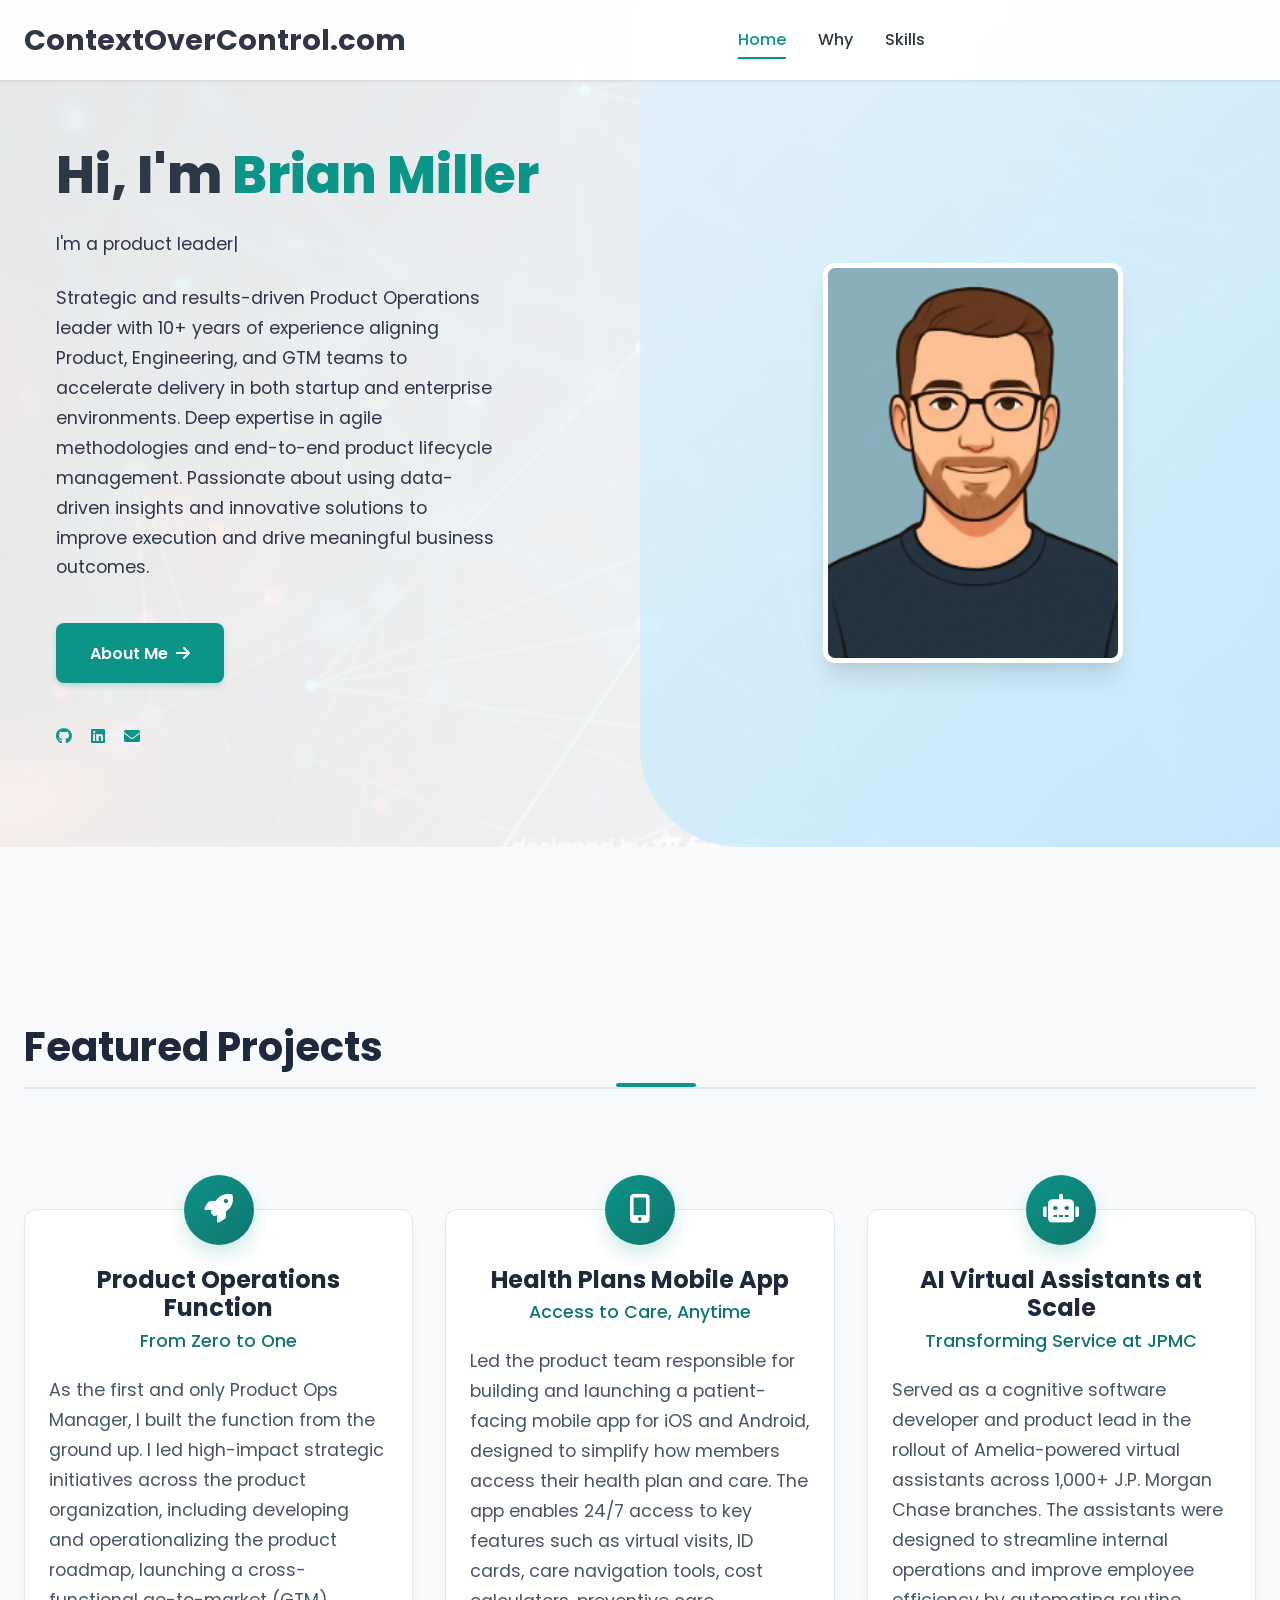
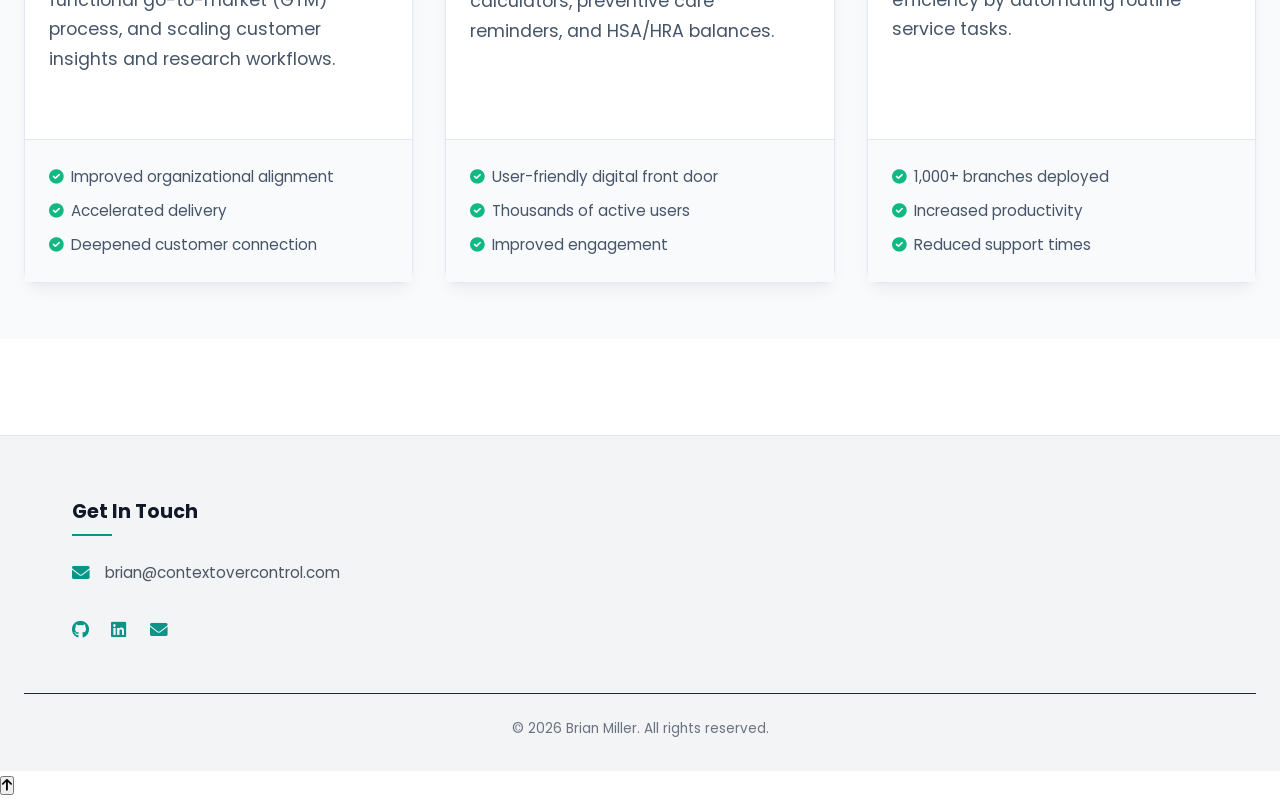
==== index.html @ fbed73bd "Update navigation: change 'About' to 'Why' and update About Me button link" ====
<!DOCTYPE html>
<html lang="en">
<head>
    <meta charset="UTF-8">
    <meta name="viewport" content="width=device-width, initial-scale=1.0">
    <title>Brian Miller | Product Leader</title>
    <meta name="description" content="Brian Miller - Strategic Product Operations leader with expertise in aligning cross-functional teams and driving product strategy in startup and enterprise environments.">
    <link rel="preconnect" href="https://fonts.googleapis.com">
    <link rel="preconnect" href="https://fonts.gstatic.com" crossorigin>
    <link href="https://fonts.googleapis.com/css2?family=Poppins:wght@300;400;500;600;700&display=swap" rel="stylesheet">
    <link rel="stylesheet" href="https://cdnjs.cloudflare.com/ajax/libs/font-awesome/6.0.0-beta3/css/all.min.css">
    <link rel="stylesheet" href="css/styles.css">
</head>
<body>
    <!-- Header -->
    <header class="header">
        <div class="container">
            <nav class="nav">
                <a href="index.html" class="logo">ContextOverControl.com</a>
                <ul class="nav-links">
                    <li><a href="index.html" class="active">Home</a></li>
                    <li><a href="about.html">Why</a></li>
                    <li><a href="skills.html">Skills</a></li>
                </ul>
                <div class="hamburger">
                    <span></span>
                    <span></span>
                    <span></span>
                </div>
            </nav>
        </div>
    </header>

    <!-- Hero Section -->
    <section class="hero" style="min-height: calc(100vh - 80px);">
        <div class="container">
            <div class="hero-content">
                <div class="hero-text">
                    <h1>Hi, I'm <span class="highlight">Brian Miller</span></h1>
                    <div class="typing-text">
                        <p>I'm <span id="typing"></span><span class="cursor">|</span></p>
                    </div>
                    <p class="hero-description">Strategic and results-driven Product Operations leader with 10+ years of experience aligning Product, Engineering, and GTM teams to accelerate delivery in both startup and enterprise environments. Deep expertise in agile methodologies and end-to-end product lifecycle management. Passionate about using data-driven insights and innovative solutions to improve execution and drive meaningful business outcomes.</p>
                    <div class="hero-buttons">
                        <a href="skills.html" class="btn-about">
                            About Me
                            <i class="fas fa-arrow-right"></i>
                        </a>
                    </div>
                    <div class="social-links">
                        <a href="https://github.com/brian-miller-r" target="_blank" rel="noopener noreferrer" aria-label="GitHub"><i class="fab fa-github"></i></a>
                        <a href="https://www.linkedin.com/in/bjosephmiller/" target="_blank" rel="noopener noreferrer" aria-label="LinkedIn"><i class="fab fa-linkedin"></i></a>
                        <a href="mailto:brian@contextovercontrol.com" aria-label="Email"><i class="fas fa-envelope"></i></a>
                    </div>
                </div>
                <div class="hero-image">
                    <div class="avatar-container floating">
                        <img src="images/Screenshot 2025-06-01 at 8.47.59 PM.png" alt="Brian Miller" class="avatar">
                    </div>
                </div>
            </div>
        </div>
    </section>

    <!-- Projects Section -->
    <section class="projects" id="projects">
        <div class="container">
            <h2 class="section-title">Featured Projects</h2>
            
            <div class="projects-grid">
                <!-- Project 1 -->
                <div class="project-card">
                    <div class="project-icon">
                        <i class="fas fa-rocket"></i>
                    </div>
                    <h3>Product Operations Function</h3>
                    <h4>From Zero to One</h4>
                    <p>As the first and only Product Ops Manager, I built the function from the ground up. I led high-impact strategic initiatives across the product organization, including developing and operationalizing the product roadmap, launching a cross-functional go-to-market (GTM) process, and scaling customer insights and research workflows.</p>
                    <div class="project-impact">
                        <span><i class="fas fa-check-circle"></i> Improved organizational alignment</span>
                        <span><i class="fas fa-check-circle"></i> Accelerated delivery</span>
                        <span><i class="fas fa-check-circle"></i> Deepened customer connection</span>
                    </div>
                </div>

                <!-- Project 2 -->
                <div class="project-card">
                    <div class="project-icon">
                        <i class="fas fa-mobile-alt"></i>
                    </div>
                    <h3>Health Plans Mobile App</h3>
                    <h4>Access to Care, Anytime</h4>
                    <p>Led the product team responsible for building and launching a patient-facing mobile app for iOS and Android, designed to simplify how members access their health plan and care. The app enables 24/7 access to key features such as virtual visits, ID cards, care navigation tools, cost calculators, preventive care reminders, and HSA/HRA balances.</p>
                    <div class="project-impact">
                        <span><i class="fas fa-check-circle"></i> User-friendly digital front door</span>
                        <span><i class="fas fa-check-circle"></i> Thousands of active users</span>
                        <span><i class="fas fa-check-circle"></i> Improved engagement</span>
                    </div>
                </div>

                <!-- Project 3 -->
                <div class="project-card">
                    <div class="project-icon">
                        <i class="fas fa-robot"></i>
                    </div>
                    <h3>AI Virtual Assistants at Scale</h3>
                    <h4>Transforming Service at JPMC</h4>
                    <p>Served as a cognitive software developer and product lead in the rollout of Amelia-powered virtual assistants across 1,000+ J.P. Morgan Chase branches. The assistants were designed to streamline internal operations and improve employee efficiency by automating routine service tasks.</p>
                    <div class="project-impact">
                        <span><i class="fas fa-check-circle"></i> 1,000+ branches deployed</span>
                        <span><i class="fas fa-check-circle"></i> Increased productivity</span>
                        <span><i class="fas fa-check-circle"></i> Reduced support times</span>
                    </div>
                </div>
            </div>
        </div>
    </section>

    <!-- Footer -->
    <footer class="footer">
        <div class="container">
            <div class="footer-content">
                <div class="footer-contact">
                    <h4>Get In Touch</h4>
                    <p><i class="fas fa-envelope"></i> brian@contextovercontrol.com</p>
                    <div class="social-links">
                        <a href="https://github.com/brian-miller-r" target="_blank" rel="noopener noreferrer" aria-label="GitHub"><i class="fab fa-github"></i></a>
                        <a href="https://www.linkedin.com/in/bjosephmiller/" target="_blank" rel="noopener noreferrer" aria-label="LinkedIn"><i class="fab fa-linkedin"></i></a>
                        <a href="mailto:brian@contextovercontrol.com" aria-label="Email"><i class="fas fa-envelope"></i></a>
                    </div>
                </div>
            </div>
            <div class="footer-bottom">
                <p>&copy; <span id="current-year"></span> Brian Miller. All rights reserved.</p>
            </div>
        </div>
    </footer>

    <!-- Back to Top Button -->
    <button id="back-to-top" aria-label="Back to top">
        <i class="fas fa-arrow-up"></i>
    </button>

    <!-- Main JavaScript -->
    <script src="js/main.js"></script>
</body>
</html>
---- css/styles.css ----
/* ===== Base Styles ===== */
:root {
    --primary-color: #0d9488; /* Teal-600 */
    --primary-light: #f0fdfa; /* Teal-50 */
    --primary-dark: #0f766e; /* Teal-700 */
    --secondary-color: #14b8a6; /* Teal-500 */
    --accent-color: #00bcd4;
    --text-color: #2d3748;
    --text-light: #718096;
    --light-gray: #f8f9fa;
    --border-color: #e2e8f0;
    --white: #ffffff;
    --black: #000000;
    --shadow-sm: 0 1px 3px rgba(0, 0, 0, 0.1);
    --shadow: 0 4px 6px -1px rgba(0, 0, 0, 0.1), 0 2px 4px -1px rgba(0, 0, 0, 0.06);
    --shadow-md: 0 10px 15px -3px rgba(0, 0, 0, 0.1), 0 4px 6px -2px rgba(0, 0, 0, 0.05);
    --shadow-lg: 0 20px 25px -5px rgba(0, 0, 0, 0.1), 0 10px 10px -5px rgba(0, 0, 0, 0.04);
    --transition: all 0.3s ease;
    --border-radius: 10px;
    --header-height: 80px;
}

* {
    margin: 0;
    padding: 0;
    box-sizing: border-box;
}

html {
    scroll-behavior: smooth;
    font-size: 16px;
    padding: 0;
    box-sizing: border-box;
}

html {
    scroll-behavior: smooth;
}

body {
    font-family: 'Poppins', -apple-system, BlinkMacSystemFont, 'Segoe UI', Roboto, Oxygen, Ubuntu, Cantarell, sans-serif;
    line-height: 1.7;
    color: var(--dark);
    background-color: var(--white);
    -webkit-font-smoothing: antialiased;
    overflow-x: hidden;
}

/* Typography */
h1, h2, h3, h4, h5, h6 {
    font-weight: 700;
    line-height: 1.2;
    margin-bottom: 1.5rem;
    color: var(--dark);
}

h1 {
    font-size: 3.5rem;
    font-weight: 800;
    line-height: 1.1;
    margin-bottom: 1.5rem;
}

h1 .highlight {
    color: var(--accent);
    position: relative;
    display: inline-block;
}

h1 .highlight::after {
    display: none;
}

h2 {
    font-size: 2.5rem;
    margin-bottom: 2rem;
    position: relative;
    display: inline-block;
}

h2::after {
    content: '';
    position: absolute;
    bottom: -10px;
    left: 0;
    width: 60px;
    height: 4px;
    background: var(--primary);
    border-radius: 2px;
}

p {
    color: var(--dark-gray);
    margin-bottom: 1.5rem;
    font-size: 1.1rem;
    line-height: 1.8;
}

h2 {
    font-size: 1.75rem;
    margin-top: 3rem;
    padding-bottom: 0.5rem;
    border-bottom: 2px solid var(--border-color);
}

h3 {
    font-size: 1.25rem;
    margin: 2rem 0 1rem;
    color: var(--text-color);
}

p {
    margin-bottom: 1.25rem;
    color: var(--text-color);
    line-height: 1.7;
}

a {
    color: var(--primary-color);
    text-decoration: none;
    transition: color 0.2s ease;
}

a:hover {
    text-decoration: underline;
}

/* Layout */
.container {
    max-width: var(--max-width);
    margin: 0 auto;
    padding: 0 1.5rem;
    position: relative;
    width: 100%;
}

section {
    padding: 6rem 0;
}

.section-title {
    text-align: center;
    margin-bottom: 4rem;
}

.section-title h2 {
    font-size: 2.5rem;
    margin-bottom: 1rem;
}

.section-title h2::after {
    left: 50%;
    transform: translateX(-50%);
}

.section-title p {
    max-width: 700px;
    margin: 0 auto;
    color: var(--dark-gray);
}

/* Header & Navigation */
header {
    position: fixed;
    top: 0;
    left: 0;
    width: 100%;
    z-index: 1000;
    background: rgba(255, 255, 255, 0.95);
    backdrop-filter: blur(10px);
    box-shadow: var(--shadow-sm);
    transition: var(--transition);
}

header.scrolled {
    background: rgba(255, 255, 255, 0.98);
    box-shadow: var(--shadow);
    padding: 0.5rem 0;
}

.nav {
    display: flex;
    justify-content: space-between;
    align-items: center;
    height: var(--header-height);
    width: 100%;
}

@media (max-width: 768px) {
    .logo {
        font-size: 1.4rem;
    }
    
    nav ul {
        gap: 1rem;
    }
    
    nav a {
        font-size: 0.9rem;
    }
}

.logo {
    font-size: 1.8rem;
    font-weight: 700;
    color: var(--text-color);
    text-decoration: none;
    display: flex;
    align-items: center;
    gap: 0.5rem;
    white-space: nowrap;
}

.logo span {
    color: var(--primary-color);
}

/* Navigation */
nav ul {
    display: flex;
    align-items: center;
    gap: 2rem;
    margin: 0;
    padding: 0;
    list-style: none;
}

nav a {
    color: var(--text-color);
    font-weight: 500;
    font-size: 1rem;
    position: relative;
    padding: 0.5rem 0;
    transition: var(--transition);
}

nav a::after {
    content: '';
    position: absolute;
    width: 0;
    height: 2px;
    bottom: 0;
    left: 0;
    background-color: var(--primary-color);
    transition: var(--transition);
}

nav a:hover,
nav a.active {
    color: var(--primary-color);
}

nav a:hover::after,
nav a.active::after {
    width: 100%;
}

.menu-toggle {
    display: none;
    font-size: 1.5rem;
    cursor: pointer;
    color: var(--text-color);
    z-index: 1001;
}

/* Hero Section */
.hero {
    padding: calc(var(--header-height) + 4rem) 0 6rem;
    background: linear-gradient(135deg, rgba(255, 255, 255, 0.9), rgba(255, 255, 255, 0.95)), 
                url('../images/tech-bg.png');
    background-size: cover;
    background-position: center;
    background-attachment: fixed;
    background-repeat: no-repeat;
    position: relative;
    overflow: hidden;
    color: var(--text-color);
}

.hero::before {
    content: '';
    position: absolute;
    top: 0;
    right: 0;
    width: 50%;
    height: 100%;
    background: linear-gradient(135deg, rgba(224, 242, 254, 0.7) 0%, rgba(186, 230, 253, 0.8) 100%);
    z-index: 0;
    border-bottom-left-radius: 100px;
}

.hero-content {
    position: relative;
    z-index: 1;
    display: grid;
    grid-template-columns: 1.2fr 1fr;
    gap: 4rem;
    align-items: center;
    max-width: 1400px;
    margin: 0 auto;
    padding: 0 2rem;
}

.hero-text {
    padding-right: 3rem;
    max-width: 90%;
}

.hero-description {
    font-size: 1.1rem;
    line-height: 1.7;
    color: var(--text-color);
    margin: 1.5rem 0 2rem;
    max-width: 90%;
}

.hero-text h1 {
    font-size: 3.25rem;
    margin-bottom: 1.5rem;
    color: var(--text-color);
    line-height: 1.2;
}

.hero-text .highlight {
    color: var(--primary-color);
    position: relative;
    display: inline-block;
}

.hero-text .highlight::after {
    content: '';
    position: absolute;
    bottom: 5px;
    left: 0;
    width: 100%;
    height: 15px;
    background: rgba(37, 102, 246, 0.2);
    z-index: -1;
    border-radius: 3px;
}

.hero-text .subtitle {
    font-size: 1.5rem;
    color: var(--text-light);
    margin-bottom: 2rem;
}

.typing {
    color: var(--primary-color);
    font-weight: 600;
    display: inline-block;
    min-width: 200px;
}

.hero-actions {
    display: flex;
    gap: 1rem;
    margin: 2.5rem 0;
    flex-wrap: wrap;
}

.hero-buttons {
    display: flex;
    gap: 1rem;
    margin: 2.5rem 0;
}

.btn-about {
    display: inline-flex;
    align-items: center;
    justify-content: center;
    background: var(--primary-color);
    color: white;
    padding: 0.9rem 2rem;
    border-radius: 8px;
    font-weight: 600;
    text-decoration: none;
    transition: all 0.3s ease;
    box-shadow: 0 4px 6px -1px rgba(13, 148, 136, 0.2), 0 2px 4px -1px rgba(13, 148, 136, 0.1);
    border: 2px solid transparent;
}

.btn-about i {
    margin-left: 0.5rem;
    transition: transform 0.3s ease;
}

.btn-about:hover {
    background: var(--primary-dark);
    transform: translateY(-2px);
    box-shadow: 0 10px 15px -3px rgba(13, 148, 136, 0.3), 0 4px 6px -2px rgba(13, 148, 136, 0.15);
}

.btn-about:active {
    transform: translateY(0);
}

.social-links {
    display: flex;
    gap: 1.2rem;
    margin-top: 2rem;
}

.social-link {
    display: flex;
    align-items: center;
    justify-content: center;
    width: 45px;
    height: 45px;
    border-radius: 50%;
    background: var(--white);
    color: var(--primary-color);
    font-size: 1.1rem;
    box-shadow: var(--shadow);
    transition: var(--transition);
}

.social-link:hover {
    background: var(--primary-color);
    color: var(--white);
    transform: translateY(-3px);
}

.hero-image {
    position: relative;
    z-index: 1;
    text-align: center;
    padding-top: 2rem;
}



.avatar-container {
    position: relative;
    width: 300px;
    height: 400px;
    margin: 0 auto;
    border-radius: 12px;
    overflow: hidden;
    background: var(--white);
    box-shadow: var(--shadow-lg);
    border: 5px solid var(--white);
    transition: all 0.3s ease;
    display: flex;
    align-items: center;
    justify-content: center;
}

.avatar {
    width: 100%;
    height: 100%;
    object-fit: cover;
}

/* Responsive Styles */
@media (max-width: 1200px) {
    .container {
        max-width: 960px;
    }
    
    .hero-content {
        grid-template-columns: 1fr 1fr;
    }
    
    .avatar-container {
        width: 340px;
        height: 340px;
    }
}

@media (max-width: 992px) {
    .container {
        padding: 0 2rem;
    }
    
    .hero {
        padding: calc(var(--header-height) + 3rem) 0 4rem;
    }
    
    .hero-content {
        grid-template-columns: 1fr;
        text-align: center;
    }
    
    .hero-text {
        order: 2;
    }
    
    .hero-image {
        order: 1;
        margin-bottom: 3rem;
        max-width: 450px;
        margin-left: auto;
        margin-right: auto;
    }
    
    .hero-actions {
        justify-content: center;
    }
    
    .social-links {
        justify-content: center;
    }
    
    .menu-toggle {
        display: block;
    }
    
    nav {
        position: fixed;
        top: 0;
        right: -300px;
        width: 280px;
        height: 100vh;
        background: var(--white);
        box-shadow: -5px 0 20px rgba(0, 0, 0, 0.1);
        flex-direction: column;
        justify-content: center;
        align-items: center;
        transition: var(--transition);
        z-index: 1000;
        padding: 2rem;
    }
    
    nav.active {
        right: 0;
    }
    
    nav ul {
        flex-direction: column;
        text-align: center;
    }
    
    nav a {
        font-size: 1.1rem;
        padding: 0.8rem 0;
    }
}

@media (max-width: 768px) {
    .hero {
        padding: calc(var(--header-height) + 2rem) 0 3rem;
    }
    
    .hero-text h1 {
        font-size: 2.8rem;
    }
    
    .hero-text .subtitle {
        font-size: 1.3rem;
    }
    
    .hero-actions {
        flex-direction: column;
        gap: 1rem;
    }
    
    .btn {
        width: 100%;
        justify-content: center;
    }
    
    .avatar-container {
        width: 300px;
        height: 300px;
    }
    
    .hero::before {
        width: 100%;
        height: 70%;
        top: auto;
        bottom: 0;
        border-radius: 50px 50px 0 0;
    }
}

@media (max-width: 576px) {
    .hero-text h1 {
        font-size: 2.3rem;
    }
    
    .hero-text .subtitle {
        font-size: 1.1rem;
    }
    
    .avatar-container {
        width: 195px;
        height: 195px;
    }
    
    .section-title h2 {
        font-size: 2rem;
    }
    
    .section-title h2::after {
        left: 50%;
        transform: translateX(-50%);
    }
}

.btn:hover {
    transform: translateY(-3px);
    box-shadow: 0 8px 25px rgba(37, 102, 246, 0.4);
}

.btn:hover::before {
    width: 100%;
}

.btn i {
    margin-right: 8px;
    font-size: 1.1em;
}

.btn-outline {
    background: transparent;
    border: 2px solid var(--primary);
    color: var(--primary);
    box-shadow: none;
}

.btn-outline::before {
    background: var(--primary);
}

.btn-outline:hover {
    color: white;
    border-color: transparent;
}

/* Floating Animation */
@keyframes float {
    0% {
        transform: translateY(0);
    }
    50% {
        transform: translateY(-10px);
    }
    100% {
        transform: translateY(0);
    }
}

.floating {
    animation: float 6s ease-in-out infinite;
}

/* About Section */
.about {
    background-color: var(--light-gray);
    position: relative;
    overflow: hidden;
}

.about::before {
    content: '';
    position: absolute;
    top: 0;
    left: 0;
    width: 100%;
    height: 100%;
    background: url('data:image/svg+xml;utf8,<svg xmlns="http://www.w3.org/2000/svg" viewBox="0 0 1440 320"><path fill="%232566F6" fill-opacity="0.05" d="M0,192L48,197.3C96,203,192,213,288,229.3C384,245,480,267,576,250.7C672,235,768,181,864,181.3C960,181,1056,235,1152,234.7C1248,235,1344,181,1392,154.7L1440,128L1440,320L1392,320C1344,320,1248,320,1152,320C1056,320,960,320,864,320C768,320,672,320,576,320C480,320,384,320,288,320C192,320,96,320,48,320L0,320Z"></path></svg>') no-repeat;
    background-size: cover;
    z-index: 0;
}

.about-content {
    position: relative;
    z-index: 1;
    display: grid;
    grid-template-columns: 1fr 1fr;
    gap: 4rem;
    align-items: center;
}

.about-image {
    position: relative;
    text-align: center;
}

.about-image img {
    max-width: 100%;
    border-radius: var(--border-radius);
    box-shadow: var(--shadow);
    transition: var(--transition);
}

.about-text h2 {
    margin-bottom: 1.5rem;
}

.about-text p {
    margin-bottom: 1.5rem;
}

.skills {
    margin-top: 2rem;
}

.skill-item {
    margin-bottom: 1.5rem;
}

.skill-header {
    display: flex;
    justify-content: space-between;
    margin-bottom: 0.5rem;
}

.skill-name {
    font-weight: 600;
    color: var(--dark);
}

.skill-percent {
    color: var(--primary);
    font-weight: 600;
}

.skill-bar {
    height: 8px;
    background: #e9ecef;
    border-radius: 4px;
    overflow: hidden;
}

.skill-progress {
    height: 100%;
    background: var(--primary);
    display: flex;
    align-items: center;
    gap: 0.5rem;
}

.contact-info a:hover {
    color: var(--primary-color);
    text-decoration: none;
}

.section-title {
    display: flex;
    align-items: center;
    margin: 3rem 0 1.5rem;
    color: var(--text-color);
}

.section-title::after {
    content: '';
    flex: 1;
    height: 1px;
    background-color: var(--border-color);
    margin-left: 1rem;
}

/* Experience & Education */
.experience, .education {
    margin-bottom: 2rem;
}

.job, .degree {
    background: var(--light-bg);
    border-radius: var(--border-radius);
    padding: 1.5rem;
    margin-bottom: 1.5rem;
    border-left: 3px solid var(--primary-color);
}

.job-header, .degree-header {
    display: flex;
    justify-content: space-between;
    margin-bottom: 0.5rem;
    flex-wrap: wrap;
    gap: 0.5rem;
}

.job-title, .degree-title {
    font-weight: 600;
    font-size: 1.1rem;
    color: var(--text-color);
}

.company, .school {
    font-weight: 500;
    color: var(--primary-color);
}

.duration {
    color: var(--light-text);
    font-size: 0.9rem;
}

.job-description {
    margin-top: 1rem;
}

.job-description ul {
    list-style-position: inside;
    margin-left: 0;
    padding-left: 0;
}

.job-description li {
    margin-bottom: 0.5rem;
    position: relative;
    padding-left: 1.5rem;
}

.job-description li::before {
    content: '•';
    color: var(--primary-color);
    font-weight: bold;
    position: absolute;
    left: 0;
}

/* Skills */
.skills-container {
    display: grid;
    grid-template-columns: repeat(auto-fill, minmax(250px, 1fr));
    gap: 1.5rem;
    margin-top: 1.5rem;
}

.skill-category {
    background: var(--light-bg);
    padding: 1.5rem;
    border-radius: var(--border-radius);
}

.skill-category h4 {
    margin-top: 0;
    margin-bottom: 1rem;
    color: var(--text-color);
    font-size: 1.1rem;
}

.skill-tags {
    display: flex;
    flex-wrap: wrap;
    gap: 0.5rem;
}

.skill-tag {
    background: white;
    color: var(--primary-color);
    padding: 0.25rem 0.75rem;
    border-radius: 999px;
    font-size: 0.85rem;
    border: 1px solid var(--border-color);
}

/* Certifications */
.certifications {
    display: grid;
    grid-template-columns: repeat(auto-fill, minmax(300px, 1fr));
    gap: 1.5rem;
    margin-top: 1.5rem;
}

.certification {
    background: var(--light-bg);
    padding: 1.5rem;
    border-radius: var(--border-radius);
    border-left: 3px solid var(--primary-color);
}

.certification h4 {
    margin-top: 0;
    margin-bottom: 0.5rem;
    color: var(--text-color);
}

.issuer {
    color: var(--light-text);
    font-size: 0.9rem;
    margin-bottom: 0.5rem;
}

.date {
    color: var(--light-text);
    font-size: 0.85rem;
}

/* ===== Projects ===== */
.projects {
    padding: 8rem 0 6rem; /* Increased top padding */
    background-color: #f8fafc;
    position: relative;
    overflow: visible;
}

.section-title {
    text-align: center;
    font-size: 2.5rem;
    color: #1e293b;
    margin-bottom: 1rem;
    position: relative;
    padding-bottom: 1rem;
}

.section-title::after {
    content: '';
    position: absolute;
    bottom: 0;
    left: 50%;
    transform: translateX(-50%);
    width: 80px;
    height: 4px;
    background: var(--primary-color);
    border-radius: 2px;
}

.section-subtitle {
    text-align: center;
    color: #64748b;
    font-size: 1.1rem;
    max-width: 700px;
    margin: 0 auto 3rem;
    line-height: 1.6;
}

.projects-grid {
    display: grid;
    grid-template-columns: repeat(auto-fit, minmax(300px, 1fr));
    gap: 4rem 2rem; /* Increased gap between rows */
    margin-top: 3rem;
    position: relative;
    z-index: 1;
}

.project-card {
    background: white;
    border-radius: 12px;
    overflow: visible; /* Changed from hidden to visible */
    box-shadow: 0 10px 15px -3px rgba(0, 0, 0, 0.05), 0 4px 6px -2px rgba(0, 0, 0, 0.025);
    transition: transform 0.3s ease, box-shadow 0.3s ease;
    display: flex;
    flex-direction: column;
    height: 100%;
    border: 1px solid #e2e8f0;
    position: relative;
    padding-top: 4rem; /* Added padding at the top */
    margin-top: 2rem; /* Added margin at the top */
}

.project-card:hover {
    transform: translateY(-5px);
    box-shadow: 0 20px 25px -5px rgba(0, 0, 0, 0.1), 0 10px 10px -5px rgba(0, 0, 0, 0.04);
}

.projects-grid {
    padding-top: 2rem; /* Add padding to the grid container */
}

.project-card {
    position: relative;
    padding: 3.5rem 0 0; /* Increased top padding */
    margin-top: 2.5rem; /* Add margin to make room for the icon */
}

.project-icon {
    background: linear-gradient(135deg, var(--primary-color), var(--primary-dark));
    color: white;
    width: 70px;
    height: 70px;
    border-radius: 50%;
    display: flex;
    align-items: center;
    justify-content: center;
    font-size: 1.8rem;
    box-shadow: 0 10px 20px rgba(13, 148, 136, 0.2);
    position: absolute;
    top: -35px;
    left: 50%;
    transform: translateX(-50%);
    z-index: 2;
}

.project-card h3 {
    font-size: 1.5rem;
    color: #1e293b;
    margin: 0 1.5rem 0.5rem;
    text-align: center;
}

.project-card h4 {
    font-size: 1.1rem;
    color: var(--primary-dark);
    margin: 0 1.5rem 1.5rem;
    text-align: center;
    font-weight: 500;
}

.project-card p {
    color: #475569;
    padding: 0 1.5rem 1.5rem;
    margin: 0;
    flex-grow: 1;
    line-height: 1.7;
}

.project-impact {
    background-color: #f8fafc;
    padding: 1.5rem;
    border-top: 1px solid #e2e8f0;
    margin-top: auto;
}

.project-impact span {
    display: flex;
    align-items: center;
    color: #475569;
    margin-bottom: 0.5rem;
    font-size: 0.95rem;
}

.project-impact i {
    color: #10b981;
    margin-right: 0.5rem;
    font-size: 0.9rem;
}

.project-impact span:last-child {
    margin-bottom: 0;
}

/* Responsive adjustments */
@media (max-width: 768px) {
    .projects {
        padding: 4rem 0;
    }
    
    .section-title {
        font-size: 2rem;
    }
    
    .projects-grid {
        grid-template-columns: 1fr;
        gap: 3rem;
    }
    
    .project-card {
        max-width: 100%;
    }
}

/* ===== Footer ===== */
footer {
    background: #f3f4f6;
    color: #1f2937;
    padding: 4rem 0 0;
    position: relative;
    overflow: hidden;
    margin-top: 6rem;
    border-top: 1px solid #e5e7eb;
}

.footer-content {
    max-width: 1200px;
    margin: 0 auto 3rem;
    padding: 0 2rem;
    display: grid;
    grid-template-columns: repeat(auto-fit, minmax(250px, 1fr));
    gap: 3rem;
}

.footer-logo .logo {
    color: var(--primary-color);
    font-size: 1.8rem;
    font-weight: 700;
    margin-bottom: 1.5rem;
    display: inline-block;
}

.footer-logo p {
    color: #4b5563;
    margin-bottom: 1.5rem;
    line-height: 1.7;
    font-size: 0.95rem;
}

.footer-links h4,
.footer-contact h4,
.footer-social h4 {
    color: #111827;
    font-size: 1.2rem;
    margin-bottom: 1.5rem;
    position: relative;
    padding-bottom: 0.8rem;
}

.footer-links h4::after,
.footer-contact h4::after,
.footer-social h4::after {
    content: '';
    position: absolute;
    left: 0;
    bottom: 0;
    width: 40px;
    height: 2px;
    background: var(--primary-color);
}

.footer-links ul {
    list-style: none;
    padding: 0;
}

.footer-links li {
    margin-bottom: 0.8rem;
}

.footer-links a {
    color: #4b5563;
    text-decoration: none;
    transition: var(--transition);
    display: inline-block;
    font-size: 0.95rem;
}

.footer-links a:hover {
    color: var(--primary-color);
    transform: translateX(5px);
}

.footer-contact p {
    margin-bottom: 1rem;
    display: flex;
    align-items: flex-start;
    gap: 0.8rem;
    line-height: 1.7;
    color: #4b5563;
    font-size: 0.95rem;
}

.footer-contact i {
    color: var(--primary-color);
    font-size: 1.1rem;
    width: 20px;
    margin-top: 4px;
}

.footer-social .social-links {
    display: flex;
    gap: 1rem;
    margin-top: 1.5rem;
}

.footer-social .social-link {
    width: 40px;
    height: 40px;
    background: #1f2937;
    color: var(--white);
    border-radius: 50%;
    display: flex;
    align-items: center;
    justify-content: center;
    font-size: 1rem;
    transition: var(--transition);
}

.footer-social .social-link:hover {
    background: var(--primary-color);
    transform: translateY(-3px);
}

.footer-bottom {
    border-top: 1px solid #1f2937;
    padding: 1.5rem 0;
    text-align: center;
}

.footer-bottom p {
    margin-bottom: 0.5rem;
    color: #6b7280;
    font-size: 0.85rem;
    line-height: 1.6;
}

.footer-legal {
    display: flex;
    justify-content: center;
    gap: 1.5rem;
    margin-top: 1rem;
}

.footer-legal a {
    color: #4b5563;
    font-size: 0.8rem;
    transition: var(--transition);
    text-decoration: none;
}

.footer-legal a:hover {
    color: var(--primary-color);
    text-decoration: underline;
}

.footer-legal span {
    color: #374151;
}

/* Back to Top Button */
.back-to-top {
    position: fixed;
    bottom: 30px;
    right: 30px;
    width: 50px;
    height: 50px;
    background: var(--primary-color);
    color: var(--white);
    border-radius: 50%;
    display: flex;
    align-items: center;
    justify-content: center;
    font-size: 1.2rem;
    box-shadow: var(--shadow);
    opacity: 0;
    visibility: hidden;
    transition: var(--transition);
    z-index: 999;
    border: none;
    cursor: pointer;
}

.back-to-top.show {
    opacity: 1;
    visibility: visible;
}

.back-to-top:hover {
    background: var(--primary-dark);
    transform: translateY(-3px);
}

/* ===== Responsive Design ===== */
/* Large devices (desktops, 1200px and up) */
@media (max-width: 1200px) {
    .hero h1 {
        font-size: 3rem;
    }
    
    .hero-content {
        flex-direction: column-reverse;
        text-align: center;
    }
    
    .hero-text {
        margin-top: 3rem;
    }
    
    .hero-actions {
        justify-content: center;
    }
    
    .social-links {
        justify-content: center;
    }
    
    .about-content {
        grid-template-columns: 1fr;
        gap: 3rem;
    }
    
    .resume-container {
        grid-template-columns: 1fr;
    }
    
    /* Footer adjustments */
    .footer-content {
        grid-template-columns: repeat(2, 1fr);
    }
    
    .footer-logo {
        grid-column: 1 / -1;
        text-align: center;
    }
    
    .footer-links,
    .footer-contact,
    .footer-social {
        text-align: center;
    }
    
    .footer-links h4::after,
    .footer-contact h4::after,
    .footer-social h4::after {
        left: 50%;
        transform: translateX(-50%);
    }
    
    .footer-social .social-links {
        justify-content: center;
    }
    
    .footer-contact p {
        justify-content: center;
    }
}

/* Medium devices (tablets, 768px and up) */
@media (max-width: 992px) {
    .footer-content {
        grid-template-columns: 1fr 1fr;
        gap: 2.5rem;
    }
    
    .footer-logo {
        grid-column: 1 / -1;
    }
    
    .footer-legal {
        flex-direction: row;
        flex-wrap: wrap;
    }
}

/* Small devices (landscape phones, 768px and down) */
@media (max-width: 768px) {
    html {
        font-size: 15px;
    }
    
    .container {
        padding: 0 1.5rem;
    }
    
    .hero h1 {
        font-size: 2.5rem;
    }
    
    .hero .subtitle {
        font-size: 1.25rem;
    }
    
    .hero-actions {
        flex-direction: column;
        gap: 1rem;
    }
    
    .btn {
        width: 100%;
    }
    
    .avatar-container {
        width: 300px;
        height: 300px;
    }
    
    .section-title h2 {
        font-size: 2rem;
    }
    
    .about-image {
        margin-bottom: 2rem;
    }
    
    /* Footer adjustments */
    .footer-content {
        grid-template-columns: 1fr;
        text-align: center;
        gap: 2.5rem;
    }
    
    .footer-logo {
        margin-bottom: 1.5rem;
    }
    
    .footer-contact p {
        justify-content: center;
    }
    
    .footer-legal {
        flex-direction: column;
        gap: 0.5rem;
    }
    
    .back-to-top {
        width: 45px;
        height: 45px;
        font-size: 1.1rem;
        bottom: 20px;
        right: 20px;
    }

/* Extra small devices (portrait phones, 576px and down) */
@media (max-width: 576px) {
    .hero h1 {
        font-size: 2rem;
    }
    
    .hero .subtitle {
        font-size: 1.1rem;
    }
    
    .avatar-container {
        width: 165px;  /* Reduced by 25% from 220px */
        height: 165px;  /* Reduced by 25% from 220px */
    }
    
    /* Footer adjustments */
    .footer-content {
        padding: 0 1.5rem;
    }
    
    .footer-logo .logo {
        font-size: 1.6rem;
    }
    
    .footer-links h4,
    .footer-contact h4,
    .footer-social h4 {
        font-size: 1.1rem;
    }
    
    .footer-legal {
        flex-direction: column;
        gap: 0.5rem;
    }
    }
    
    .section-title h2 {
        font-size: 1.75rem;
    }
    
    .resume-item {
        padding: 1.5rem;
    }
}

/* Animations */
@keyframes fadeIn {
    from { opacity: 0; transform: translateY(10px); }
    to { opacity: 1; transform: translateY(0); }
}

.fade-in {
    animation: fadeIn 0.5s ease-out forwards;
}

/* Print Styles */
@media print {
    body {
        font-size: 12px;
        line-height: 1.4;
    }
    
    .container {
        padding: 0;
        max-width: 100%;
    }
    
    header, footer, .btn {
        display: none !important;
    }
    
    .resume-section {
        padding: 0;
    }
    
    .job, .degree, .certification, .skill-category {
        break-inside: avoid;
        page-break-inside: avoid;
    }
    
    a {
        text-decoration: none;
        color: inherit;
    }
}
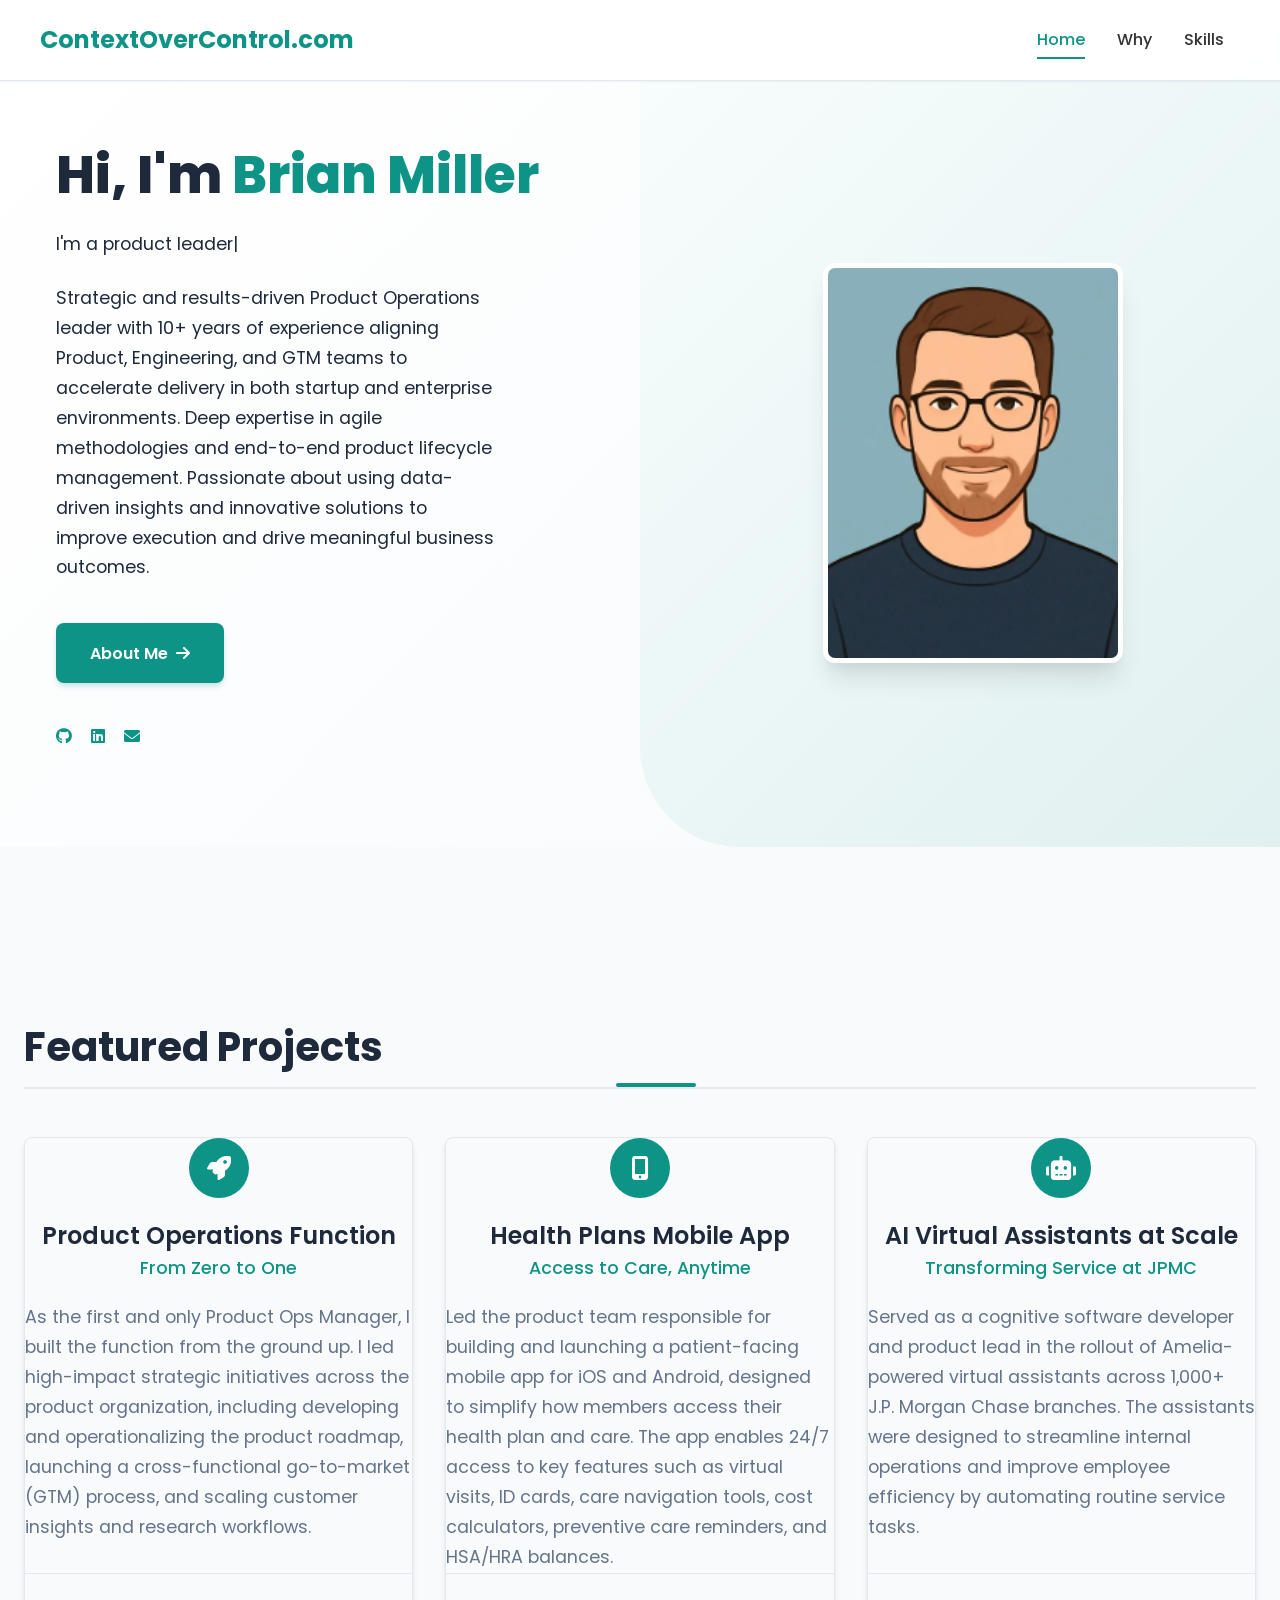
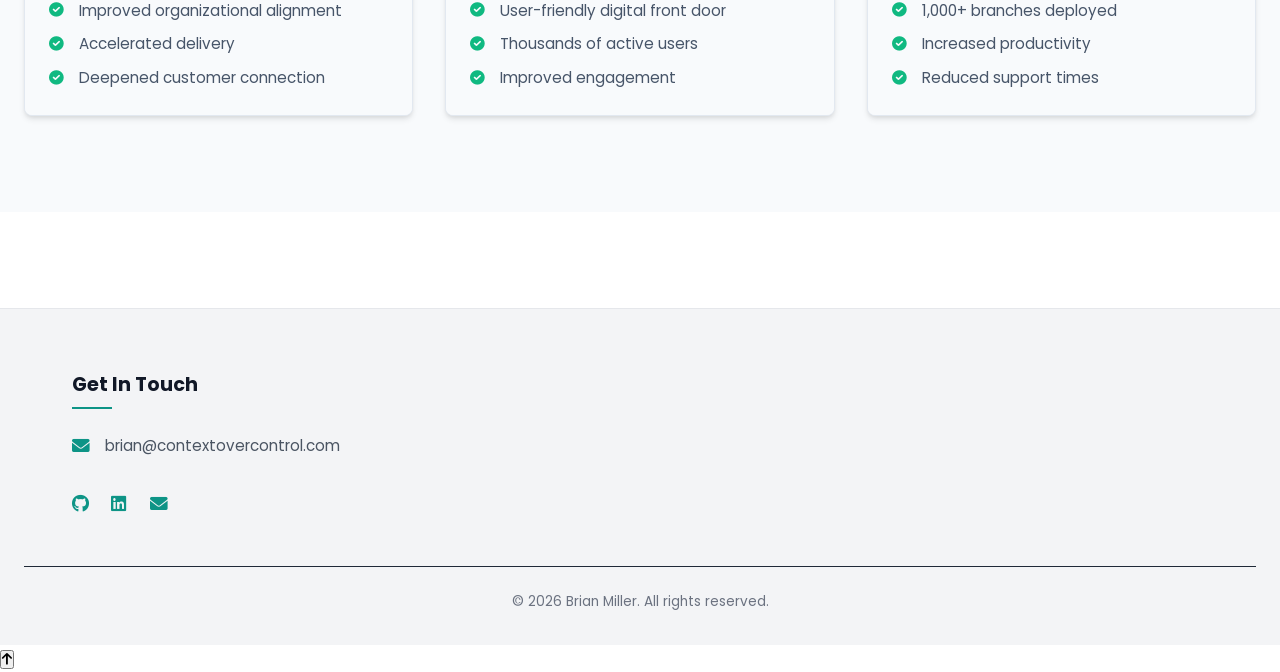
==== commit d97ae7fd: "Improve mobile navigation and fix Safari compatibility - Update mobile menu toggle with proper butto" ====
--- a/index.html
+++ b/index.html
@@ -22,13 +22,16 @@
                     <li><a href="about.html">Why</a></li>
                     <li><a href="skills.html">Skills</a></li>
                 </ul>
-                <div class="hamburger">
-                    <span></span>
-                    <span></span>
-                    <span></span>
+                <div class="nav-actions">
+                    <button class="hamburger" aria-label="Menu" aria-expanded="false">
+                        <span></span>
+                        <span></span>
+                        <span></span>
+                    </button>
                 </div>
             </nav>
         </div>
+        <div class="nav-overlay"></div>
     </header>
 
     <!-- Hero Section -->
--- a/css/styles.css
+++ b/css/styles.css
@@ -1,5 +1,6 @@
 /* ===== Base Styles ===== */
 :root {
+    /* Light Theme (default) */
     --primary-color: #0d9488; /* Teal-600 */
     --primary-light: #f0fdfa; /* Teal-50 */
     --primary-dark: #0f766e; /* Teal-700 */
@@ -7,7 +8,9 @@
     --accent-color: #00bcd4;
     --text-color: #2d3748;
     --text-light: #718096;
-    --light-gray: #f8f9fa;
+    --bg-color: #ffffff;
+    --bg-secondary: #f8f9fa;
+    --bg-tertiary: #f1f5f9;
     --border-color: #e2e8f0;
     --white: #ffffff;
     --black: #000000;
@@ -20,6 +23,25 @@
     --header-height: 80px;
 }
 
+/* Dark Theme */
+[data-theme="dark"] {
+    --primary-color: #2dd4bf; /* Teal-400 */
+    --primary-light: #0f766e; /* Teal-700 */
+    --primary-dark: #0d9488; /* Teal-600 */
+    --secondary-color: #0d9488; /* Teal-600 */
+    --accent-color: #22d3ee; /* Cyan-400 */
+    --text-color: #f8fafc; /* Slate-50 */
+    --text-light: #94a3b8; /* Slate-400 */
+    --bg-color: #0f172a; /* Slate-900 */
+    --bg-secondary: #1e293b; /* Slate-800 */
+    --bg-tertiary: #334155; /* Slate-700 */
+    --border-color: #334155; /* Slate-700 */
+    --shadow-sm: 0 1px 3px rgba(0, 0, 0, 0.3);
+    --shadow: 0 4px 6px -1px rgba(0, 0, 0, 0.3), 0 2px 4px -1px rgba(0, 0, 0, 0.2);
+    --shadow-md: 0 10px 15px -3px rgba(0, 0, 0, 0.3), 0 4px 6px -2px rgba(0, 0, 0, 0.2);
+    --shadow-lg: 0 20px 25px -5px rgba(0, 0, 0, 0.3), 0 10px 10px -5px rgba(0, 0, 0, 0.2);
+}
+
 * {
     margin: 0;
     padding: 0;
@@ -40,10 +62,11 @@
 body {
     font-family: 'Poppins', -apple-system, BlinkMacSystemFont, 'Segoe UI', Roboto, Oxygen, Ubuntu, Cantarell, sans-serif;
     line-height: 1.7;
-    color: var(--dark);
-    background-color: var(--white);
+    color: var(--text-color);
+    background-color: var(--bg-color);
     -webkit-font-smoothing: antialiased;
     overflow-x: hidden;
+    transition: background-color 0.3s ease, color 0.3s ease;
 }
 
 /* Typography */
@@ -157,6 +180,22 @@
     max-width: 700px;
     margin: 0 auto;
     color: var(--dark-gray);
+}
+
+/* Header & Navigation */
+:root {
+    --primary-color: #0d9486; /* teal-600 */
+    --primary-light: #ccfbf1; /* teal-50 */
+    --primary-dark: #0f766e; /* teal-700 */
+    --bg-color: #ffffff;
+    --bg-secondary: #f8fafc; /* slate-50 */
+    --text-color: #1e293b; /* slate-800 */
+    --text-light: #64748b; /* slate-500 */
+    --border-color: #e2e8f0; /* slate-200 */
+    --shadow: 0 4px 6px -1px rgba(0, 0, 0, 0.1), 0 2px 4px -1px rgba(0, 0, 0, 0.06);
+    --shadow-sm: 0 1px 2px 0 rgba(0, 0, 0, 0.05);
+    --border-radius: 0.5rem;
+    --transition: all 0.3s ease;
 }
 
 /* Header & Navigation */
@@ -170,6 +209,7 @@
     backdrop-filter: blur(10px);
     box-shadow: var(--shadow-sm);
     transition: var(--transition);
+    border-bottom: 1px solid var(--border-color);
 }
 
 header.scrolled {
@@ -182,33 +222,174 @@
     display: flex;
     justify-content: space-between;
     align-items: center;
+    padding: 0 1rem;
+    position: relative;
     height: var(--header-height);
     width: 100%;
 }
 
-@media (max-width: 768px) {
+@media (max-width: 992px) {
+    .hamburger {
+        display: flex;
+    }
+    
+    .nav-links {
+        position: fixed;
+        top: 0;
+        right: -280px;
+        width: 280px;
+        height: 100vh;
+        background: #ffffff;
+        box-shadow: -5px 0 15px rgba(0, 0, 0, 0.1);
+        flex-direction: column;
+        justify-content: flex-start;
+        align-items: flex-start;
+        padding: 80px 30px 30px;
+        transition: transform 0.3s ease-in-out;
+        z-index: 1000;
+        margin: 0;
+        list-style: none;
+    }
+    
+    .nav-links.active {
+        transform: translateX(-280px);
+    }
+    
+    .nav-links li {
+        width: 100%;
+        margin: 0;
+    }
+    
+    .nav-links a {
+        display: block;
+        padding: 12px 0;
+        font-size: 1.1rem;
+        color: #333;
+        text-decoration: none;
+        transition: all 0.2s ease;
+        width: 100%;
+    }
+    
+    .nav-links a:hover,
+    .nav-links a.active {
+        color: #0d9486;
+    }
+    
     .logo {
         font-size: 1.4rem;
-    }
-    
-    nav ul {
-        gap: 1rem;
-    }
-    
-    nav a {
-        font-size: 0.9rem;
+        z-index: 1001;
+        position: relative;
+    }
+    
+    .nav-actions {
+        z-index: 1001;
+        position: relative;
+    }
+    
+    /* Overlay when menu is open */
+    .nav-overlay {
+        display: none;
+        position: fixed;
+        top: 0;
+        left: 0;
+        right: 0;
+        bottom: 0;
+        background: rgba(0, 0, 0, 0.5);
+        z-index: 999;
+        opacity: 0;
+        transition: opacity 0.3s ease;
+    }
+    
+    .nav-overlay.active {
+        display: block;
+        opacity: 1;
     }
 }
 
 .logo {
-    font-size: 1.8rem;
+    font-size: 1.5rem;
     font-weight: 700;
+    color: var(--primary-color);
+    text-decoration: none;
+    text-decoration: none;
+    transition: var(--transition);
+    display: flex;
+    align-items: center;
+    gap: 1rem;
+    white-space: nowrap;
+}
+
+/* Theme Toggle Button */
+.theme-toggle {
+    background: none;
+    border: none;
     color: var(--text-color);
-    text-decoration: none;
+    font-size: 1.1rem;
+    cursor: pointer;
+    padding: 0.5rem;
+    border-radius: 50%;
+    width: 40px;
+    height: 40px;
+    display: flex;
+    align-items: center;
+    justify-content: center;
+    transition: all 0.3s ease;
+    background-color: var(--bg-secondary);
+    margin-left: 1rem;
+}
+
+.theme-toggle:hover {
+    background-color: var(--border-color);
+    transform: translateY(-2px);
+}
+
+.theme-toggle:active {
+    transform: translateY(0);
+}
+
+/* Navigation Actions Container */
+.nav-actions {
     display: flex;
     align-items: center;
     gap: 0.5rem;
-    white-space: nowrap;
+}
+
+/* Mobile Menu Toggle */
+.hamburger {
+    display: none;
+    flex-direction: column;
+    justify-content: space-between;
+    width: 30px;
+    height: 24px;
+    cursor: pointer;
+    z-index: 1001;
+    background: none;
+    border: none;
+    padding: 0;
+    position: relative;
+    -webkit-tap-highlight-color: transparent;
+}
+
+.hamburger span {
+    display: block;
+    width: 100%;
+    height: 3px;
+    background-color: #333;
+    border-radius: 3px;
+    transition: all 0.3s ease;
+    position: relative;
+}
+
+.hamburger.active span:nth-child(1) {
+    transform: translateY(9px) rotate(45deg);
+}
+
+.hamburger.active span:nth-child(2) {
+    opacity: 0;
+}
+
+.hamburger.active span:nth-child(3) {
+    transform: translateY(-9px) rotate(-45deg);
 }
 
 .logo span {
@@ -223,15 +404,18 @@
     margin: 0;
     padding: 0;
     list-style: none;
+    margin-left: auto;
+    margin-right: 1rem;
 }
 
 nav a {
-    color: var(--text-color);
+    color: #333;
     font-weight: 500;
     font-size: 1rem;
     position: relative;
     padding: 0.5rem 0;
-    transition: var(--transition);
+    text-decoration: none;
+    transition: all 0.3s ease;
 }
 
 nav a::after {
@@ -247,7 +431,7 @@
 
 nav a:hover,
 nav a.active {
-    color: var(--primary-color);
+    color: #0d9486; /* teal-600 */
 }
 
 nav a:hover::after,
@@ -259,22 +443,20 @@
     display: none;
     font-size: 1.5rem;
     cursor: pointer;
-    color: var(--text-color);
+    color: #333;
     z-index: 1001;
 }
 
 /* Hero Section */
 .hero {
     padding: calc(var(--header-height) + 4rem) 0 6rem;
-    background: linear-gradient(135deg, rgba(255, 255, 255, 0.9), rgba(255, 255, 255, 0.95)), 
-                url('../images/tech-bg.png');
-    background-size: cover;
-    background-position: center;
-    background-attachment: fixed;
-    background-repeat: no-repeat;
+    background: linear-gradient(135deg, var(--bg-color) 0%, var(--bg-secondary) 100%);
+    min-height: 100vh;
+    display: flex;
+    align-items: center;
+    color: var(--text-color);
     position: relative;
     overflow: hidden;
-    color: var(--text-color);
 }
 
 .hero::before {
@@ -284,9 +466,15 @@
     right: 0;
     width: 50%;
     height: 100%;
-    background: linear-gradient(135deg, rgba(224, 242, 254, 0.7) 0%, rgba(186, 230, 253, 0.8) 100%);
+    background: linear-gradient(135deg, var(--primary-light) 0%, var(--primary-color) 100%);
+    opacity: 0.1;
     z-index: 0;
     border-bottom-left-radius: 100px;
+    transition: all 0.3s ease;
+}
+
+[data-theme="dark"] .hero::before {
+    opacity: 0.07;
 }
 
 .hero-content {
@@ -299,6 +487,7 @@
     max-width: 1400px;
     margin: 0 auto;
     padding: 0 2rem;
+    position: relative;
 }
 
 .hero-text {
@@ -428,8 +617,6 @@
     padding-top: 2rem;
 }
 
-
-
 .avatar-container {
     position: relative;
     width: 300px;
@@ -502,29 +689,7 @@
         justify-content: center;
     }
     
-    .menu-toggle {
-        display: block;
-    }
-    
-    nav {
-        position: fixed;
-        top: 0;
-        right: -300px;
-        width: 280px;
-        height: 100vh;
-        background: var(--white);
-        box-shadow: -5px 0 20px rgba(0, 0, 0, 0.1);
-        flex-direction: column;
-        justify-content: center;
-        align-items: center;
-        transition: var(--transition);
-        z-index: 1000;
-        padding: 2rem;
-    }
-    
-    nav.active {
-        right: 0;
-    }
+
     
     nav ul {
         flex-direction: column;
@@ -534,6 +699,16 @@
     nav a {
         font-size: 1.1rem;
         padding: 0.8rem 0;
+        color: #333;
+        display: block;
+        width: 100%;
+        text-align: center;
+    }
+    
+    nav a:hover,
+    nav a.active {
+        color: #0d9486;
+        background-color: #f0fdfa;
     }
 }
 
@@ -678,6 +853,18 @@
     text-align: center;
 }
 
+.about-image.project-card {
+    background: var(--bg-secondary);
+    border: 1px solid var(--border-color);
+    border-radius: var(--border-radius);
+    box-shadow: var(--shadow);
+    overflow: hidden;
+    transition: all 0.3s ease;
+    height: 100%;
+    display: flex;
+    flex-direction: column;
+}
+
 .about-image img {
     max-width: 100%;
     border-radius: var(--border-radius);
@@ -732,9 +919,245 @@
     gap: 0.5rem;
 }
 
-.contact-info a:hover {
+/* Contact Page Styles */
+.contact-content {
+    display: grid;
+    grid-template-columns: 1fr 1fr;
+    gap: 3rem;
+    margin-top: 2rem;
+}
+
+.contact-info {
+    background: var(--bg-secondary);
+    padding: 2rem;
+    border-radius: var(--border-radius);
+    box-shadow: var(--shadow);
+    border: 1px solid var(--border-color);
+}
+
+.contact-info-item {
+    display: flex;
+    align-items: flex-start;
+    margin-bottom: 2rem;
+}
+
+.contact-icon {
+    width: 50px;
+    height: 50px;
+    background: var(--primary-light);
+    color: var(--primary-color);
+    border-radius: 50%;
+    display: flex;
+    align-items: center;
+    justify-content: center;
+    font-size: 1.2rem;
+    margin-right: 1.5rem;
+    flex-shrink: 0;
+}
+
+.contact-text h4 {
+    font-size: 1.1rem;
+    color: var(--text-color);
+    margin-bottom: 0.5rem;
+}
+
+.contact-link {
     color: var(--primary-color);
     text-decoration: none;
+    transition: color 0.3s ease;
+    display: inline-block;
+}
+
+.contact-link:hover {
+    color: var(--primary-dark);
+    text-decoration: underline;
+}
+
+.contact-social {
+    display: flex;
+    gap: 1rem;
+    margin-top: 2.5rem;
+    padding-top: 2rem;
+    border-top: 1px solid var(--border-color);
+}
+
+.social-link {
+    width: 40px;
+    height: 40px;
+    border-radius: 50%;
+    background: var(--bg-color);
+    color: var(--text-color);
+    display: flex;
+    align-items: center;
+    justify-content: center;
+    transition: all 0.3s ease;
+    border: 1px solid var(--border-color);
+}
+
+.social-link:hover {
+    background: var(--primary-color);
+    color: white;
+    transform: translateY(-3px);
+    box-shadow: 0 5px 15px rgba(0, 0, 0, 0.1);
+}
+
+.contact-form {
+    background: var(--bg-secondary);
+    padding: 2rem;
+    border-radius: var(--border-radius);
+    box-shadow: var(--shadow);
+    border: 1px solid var(--border-color);
+}
+
+.form-group {
+    margin-bottom: 1.5rem;
+}
+
+.form-group label {
+    display: block;
+    margin-bottom: 0.5rem;
+    color: var(--text-color);
+    font-weight: 500;
+}
+
+.form-control {
+    width: 100%;
+    padding: 0.75rem 1rem;
+    border: 1px solid var(--border-color);
+    border-radius: 6px;
+    background: var(--bg-color);
+    color: var(--text-color);
+    font-family: inherit;
+    font-size: 1rem;
+    transition: border-color 0.3s ease, box-shadow 0.3s ease;
+}
+
+.form-control:focus {
+    outline: none;
+    border-color: var(--primary-color);
+    box-shadow: 0 0 0 3px rgba(13, 148, 136, 0.15);
+}
+
+textarea.form-control {
+    min-height: 150px;
+    resize: vertical;
+}
+
+.btn {
+    display: inline-block;
+    background: var(--primary-color);
+    color: white;
+    border: none;
+    padding: 0.875rem 2rem;
+    border-radius: 6px;
+    font-size: 1rem;
+    font-weight: 500;
+    cursor: pointer;
+    transition: all 0.3s ease;
+    text-align: center;
+}
+
+.btn:hover {
+    background: var(--primary-dark);
+    transform: translateY(-2px);
+    box-shadow: 0 5px 15px rgba(0, 0, 0, 0.1);
+}
+
+.btn:active {
+    transform: translateY(0);
+}
+
+/* Form Messages */
+.form-message {
+    padding: 1.5rem;
+    border-radius: var(--border-radius);
+    margin: 2rem auto;
+    max-width: 800px;
+    display: flex;
+    align-items: center;
+    gap: 1rem;
+    animation: fadeIn 0.3s ease-out;
+}
+
+.form-message i {
+    font-size: 1.5rem;
+    flex-shrink: 0;
+}
+
+.form-message p {
+    margin: 0;
+    color: var(--text-color);
+    line-height: 1.5;
+}
+
+.success-message {
+    background-color: rgba(34, 197, 94, 0.1);
+    border: 1px solid rgba(34, 197, 94, 0.2);
+}
+
+.success-message i {
+    color: #22c55e;
+}
+
+.error-message {
+    background-color: rgba(239, 68, 68, 0.1);
+    border: 1px solid rgba(239, 68, 68, 0.2);
+}
+
+.error-message i {
+    color: #ef4444;
+}
+
+/* Map Section */
+.map-container {
+    background: var(--bg-secondary);
+    padding: 4rem 0;
+    margin-top: 4rem;
+}
+
+.map-embed {
+    border-radius: var(--border-radius);
+    overflow: hidden;
+    box-shadow: var(--shadow);
+    border: 1px solid var(--border-color);
+    transition: transform 0.3s ease, box-shadow 0.3s ease;
+}
+
+.map-embed:hover {
+    transform: translateY(-5px);
+    box-shadow: 0 15px 30px rgba(0, 0, 0, 0.1);
+}
+
+/* Animations */
+@keyframes fadeIn {
+    from { opacity: 0; transform: translateY(10px); }
+    to { opacity: 1; transform: translateY(0); }
+}
+
+.btn-block {
+    display: block;
+    width: 100%;
+}
+
+@media (max-width: 768px) {
+    .contact-content {
+        grid-template-columns: 1fr;
+        gap: 2rem;
+    }
+    
+    .contact-info,
+    .contact-form {
+        padding: 1.5rem;
+    }
+    
+    .contact-info-item {
+        flex-direction: column;
+        align-items: flex-start;
+    }
+    
+    .contact-icon {
+        margin-bottom: 1rem;
+    }
 }
 
 .section-title {
@@ -912,7 +1335,7 @@
 
 .section-subtitle {
     text-align: center;
-    color: #64748b;
+    color: var(--text-light);
     font-size: 1.1rem;
     max-width: 700px;
     margin: 0 auto 3rem;
@@ -929,71 +1352,96 @@
 }
 
 .project-card {
-    background: white;
-    border-radius: 12px;
-    overflow: visible; /* Changed from hidden to visible */
-    box-shadow: 0 10px 15px -3px rgba(0, 0, 0, 0.05), 0 4px 6px -2px rgba(0, 0, 0, 0.025);
-    transition: transform 0.3s ease, box-shadow 0.3s ease;
+    background: var(--bg-secondary);
+    border: 1px solid var(--border-color);
+    border-radius: var(--border-radius);
+    box-shadow: var(--shadow);
+    overflow: hidden;
+    transition: all 0.3s ease;
+    height: 100%;
     display: flex;
     flex-direction: column;
-    height: 100%;
-    border: 1px solid #e2e8f0;
-    position: relative;
-    padding-top: 4rem; /* Added padding at the top */
-    margin-top: 2rem; /* Added margin at the top */
 }
 
 .project-card:hover {
     transform: translateY(-5px);
-    box-shadow: 0 20px 25px -5px rgba(0, 0, 0, 0.1), 0 10px 10px -5px rgba(0, 0, 0, 0.04);
-}
-
-.projects-grid {
-    padding-top: 2rem; /* Add padding to the grid container */
-}
-
-.project-card {
-    position: relative;
-    padding: 3.5rem 0 0; /* Increased top padding */
-    margin-top: 2.5rem; /* Add margin to make room for the icon */
+    box-shadow: var(--shadow-md);
 }
 
 .project-icon {
-    background: linear-gradient(135deg, var(--primary-color), var(--primary-dark));
+    background: var(--primary-color);
     color: white;
-    width: 70px;
-    height: 70px;
+    width: 60px;
+    height: 60px;
     border-radius: 50%;
     display: flex;
     align-items: center;
     justify-content: center;
-    font-size: 1.8rem;
-    box-shadow: 0 10px 20px rgba(13, 148, 136, 0.2);
-    position: absolute;
-    top: -35px;
-    left: 50%;
-    transform: translateX(-50%);
-    z-index: 2;
+    font-size: 1.5rem;
+    margin: 0 auto 1.5rem;
+    transition: all 0.3s ease;
+}
+
+.project-card:hover .project-icon {
+    transform: scale(1.1);
+    box-shadow: 0 5px 15px rgba(0, 0, 0, 0.1);
 }
 
 .project-card h3 {
     font-size: 1.5rem;
-    color: #1e293b;
-    margin: 0 1.5rem 0.5rem;
+    color: var(--text-color);
+    margin: 0 0 0.5rem;
     text-align: center;
+    font-weight: 600;
+}
+
+.project-card h4 {
+    color: var(--primary-color);
+    font-size: 1.1rem;
+    margin: 0 0 1.25rem 0;
+    text-align: center;
+    font-weight: 500;
+}
+
+.project-card p {
+    color: var(--text-light);
+    margin: 0 0 1.5rem 0;
+    line-height: 1.6;
+    flex-grow: 1;
+}
+
+.project-impact {
+    margin-top: 1.5rem;
+    padding-top: 1.5rem;
+    border-top: 1px solid var(--border-color);
+}
+
+.project-impact span {
+    display: block;
+    color: var(--text-color);
+    margin-bottom: 0.5rem;
+    font-size: 0.9rem;
+    display: flex;
+    align-items: center;
+    gap: 0.5rem;
+}
+
+.project-impact i {
+    color: var(--primary-color);
+    font-size: 1rem;
 }
 
 .project-card h4 {
     font-size: 1.1rem;
-    color: var(--primary-dark);
-    margin: 0 1.5rem 1.5rem;
+    color: var(--primary-color);
+    margin: 0 0 1.5rem 0;
     text-align: center;
     font-weight: 500;
 }
 
 .project-card p {
-    color: #475569;
-    padding: 0 1.5rem 1.5rem;
+    color: var(--text-light);
+    margin: 0 0 1.5rem 0;
     margin: 0;
     flex-grow: 1;
     line-height: 1.7;
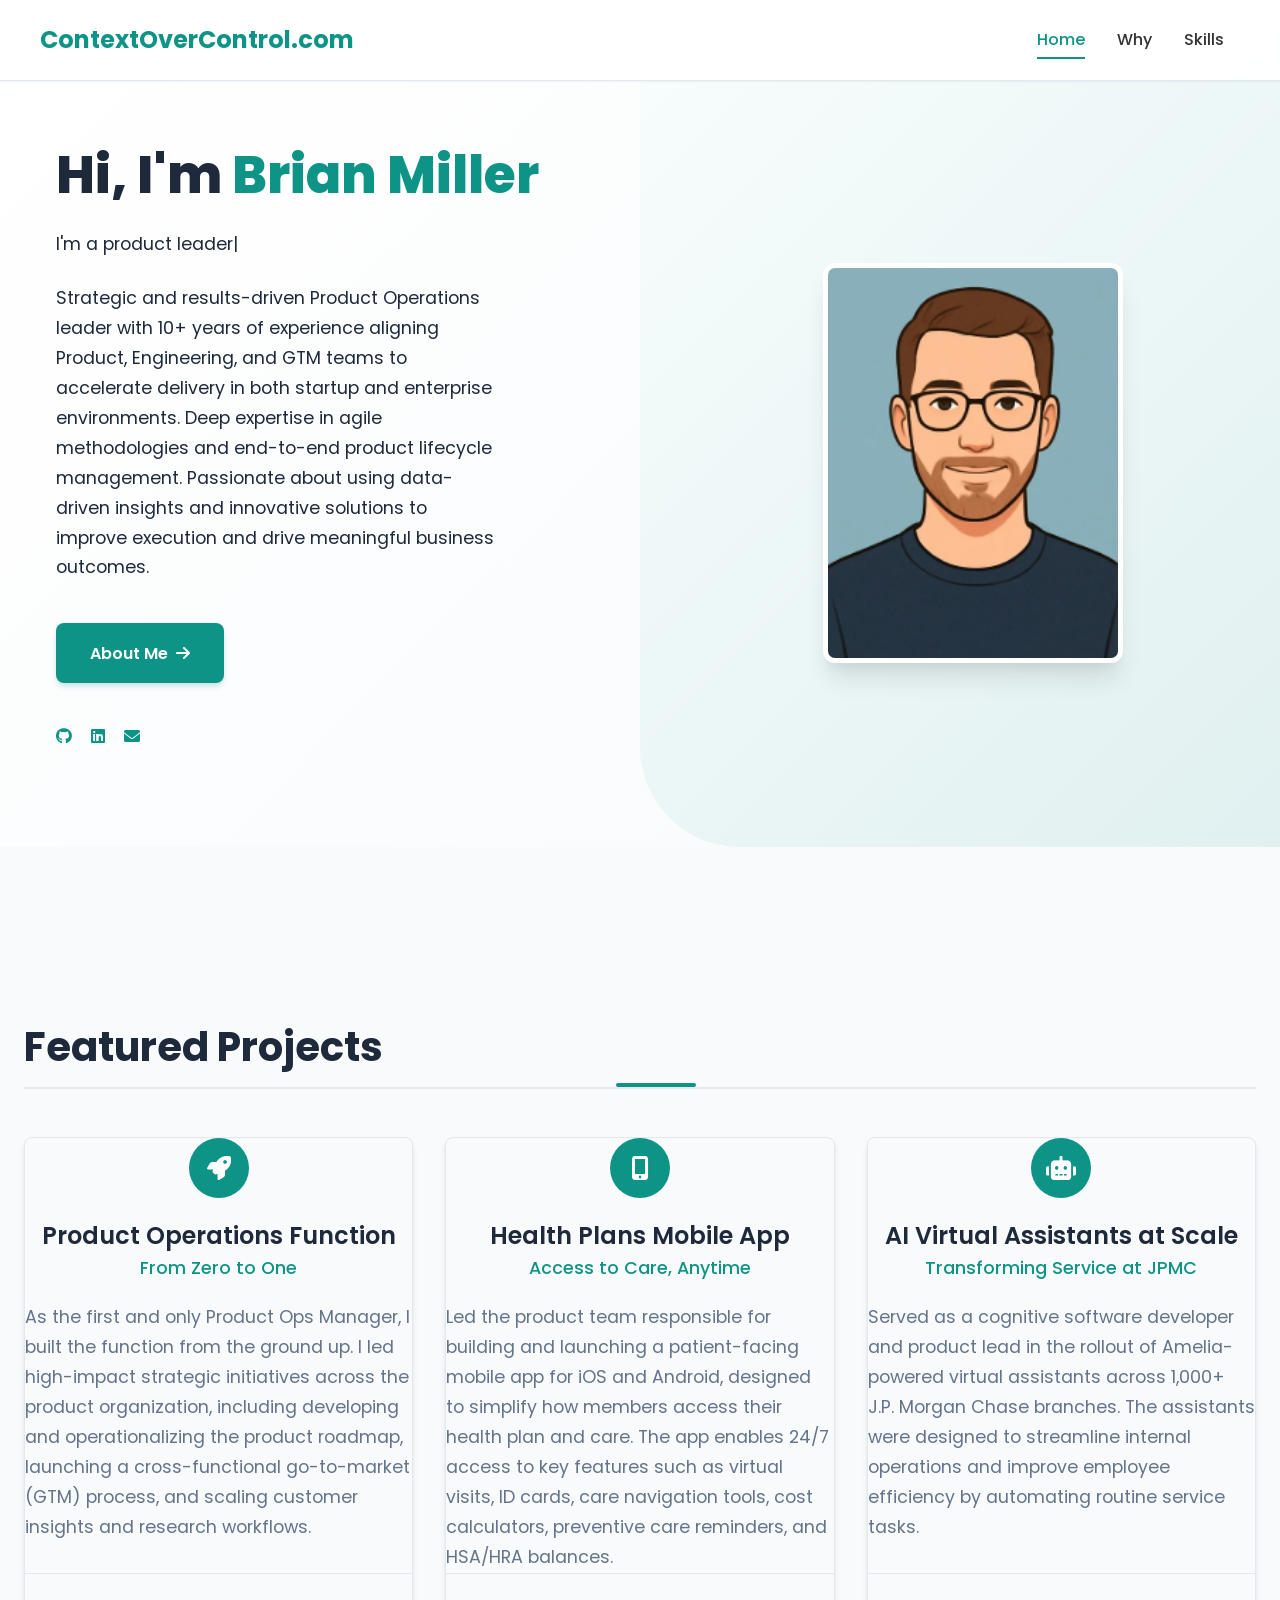
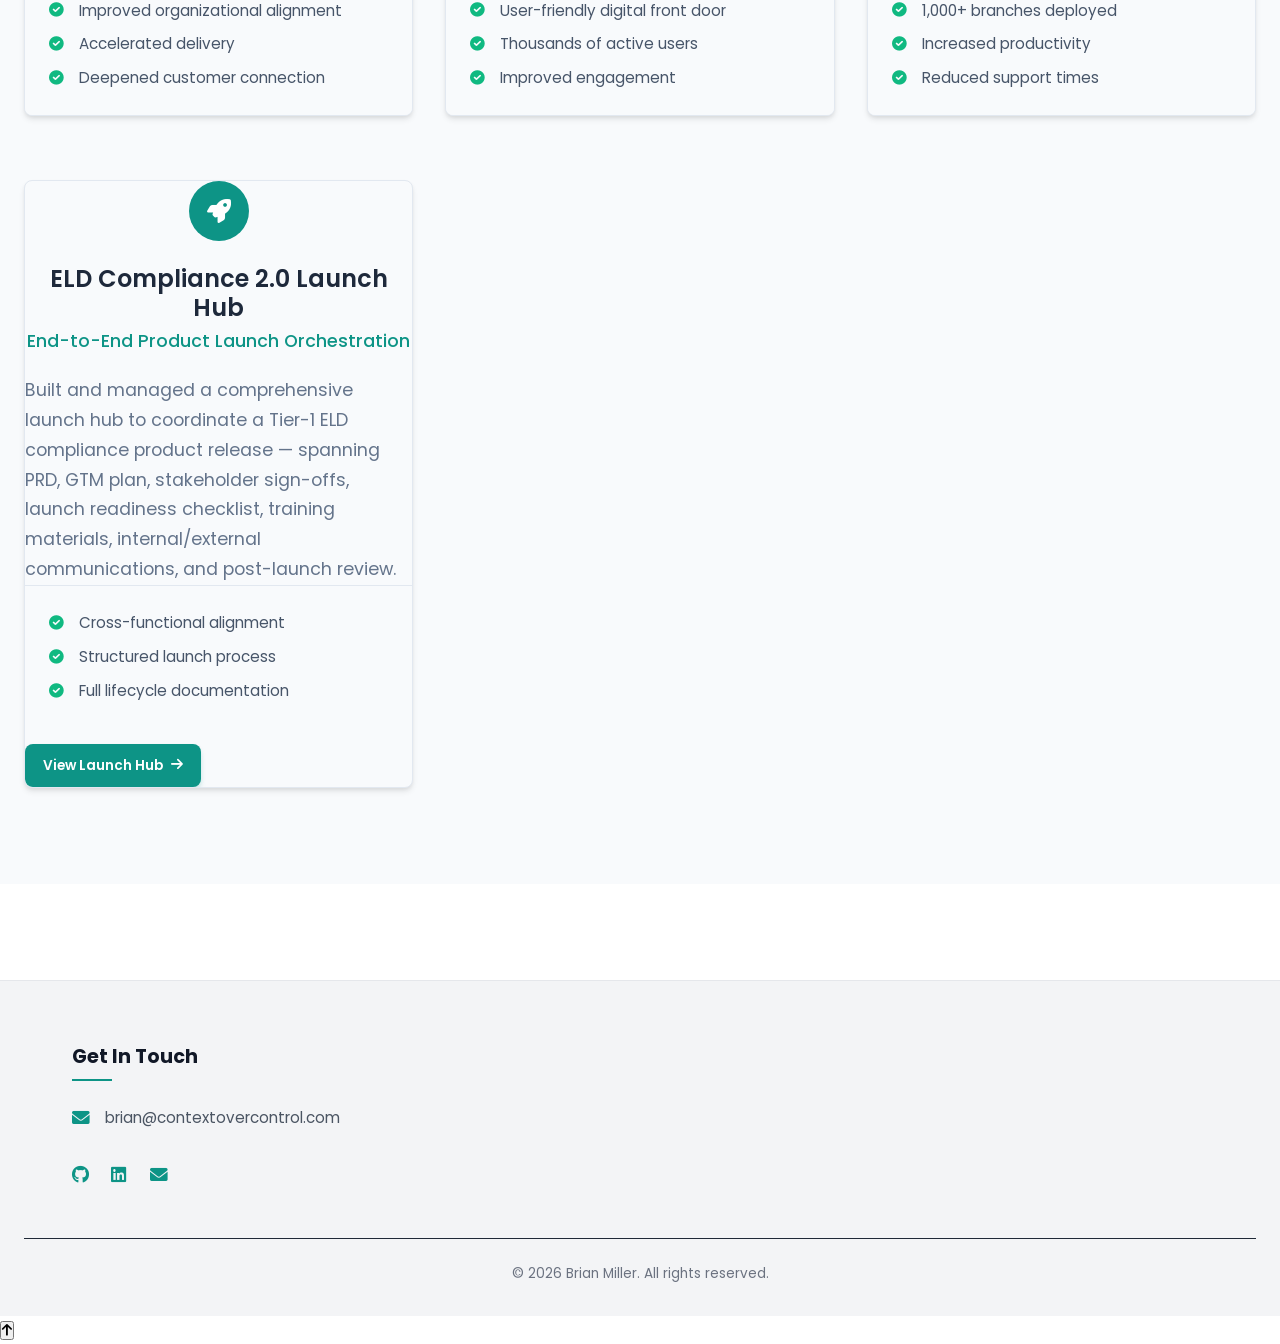
==== commit c7293dd1: "Add ELD Compliance 2.0 Launch Hub as portfolio project - Added launch-hub/ as a self-contained inter" ====
--- a/index.html
+++ b/index.html
@@ -115,6 +115,26 @@
                         <span><i class="fas fa-check-circle"></i> Reduced support times</span>
                     </div>
                 </div>
+
+                <!-- Project 4 -->
+                <div class="project-card">
+                    <div class="project-icon">
+                        <i class="fas fa-rocket"></i>
+                    </div>
+                    <h3>ELD Compliance 2.0 Launch Hub</h3>
+                    <h4>End-to-End Product Launch Orchestration</h4>
+                    <p>Built and managed a comprehensive launch hub to coordinate a Tier-1 ELD compliance product release — spanning PRD, GTM plan, stakeholder sign-offs, launch readiness checklist, training materials, internal/external communications, and post-launch review.</p>
+                    <div class="project-impact">
+                        <span><i class="fas fa-check-circle"></i> Cross-functional alignment</span>
+                        <span><i class="fas fa-check-circle"></i> Structured launch process</span>
+                        <span><i class="fas fa-check-circle"></i> Full lifecycle documentation</span>
+                    </div>
+                    <div style="margin-top: 1rem;">
+                        <a href="launch-hub/" target="_blank" rel="noopener noreferrer" class="btn-about" style="display:inline-flex;font-size:0.85rem;padding:0.5rem 1rem;">
+                            View Launch Hub <i class="fas fa-arrow-right" style="margin-left:0.5rem;"></i>
+                        </a>
+                    </div>
+                </div>
             </div>
         </div>
     </section>
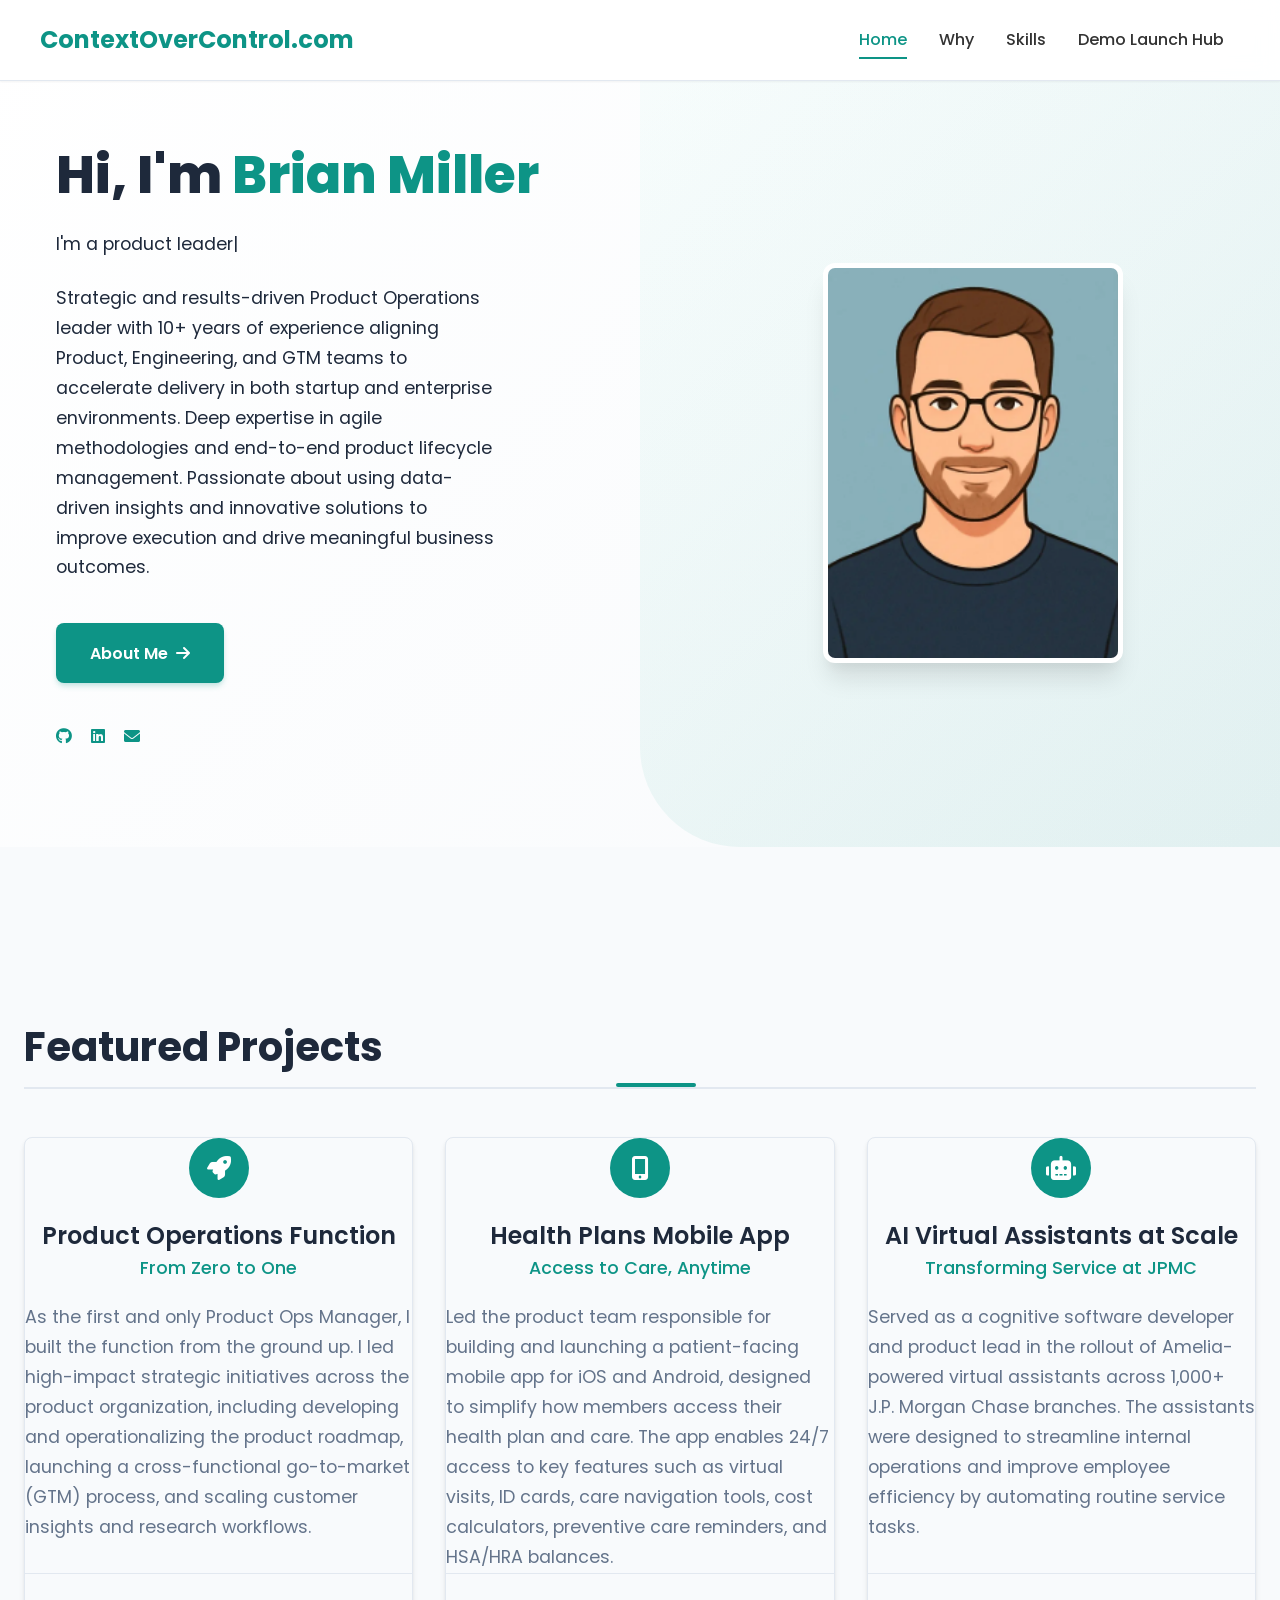
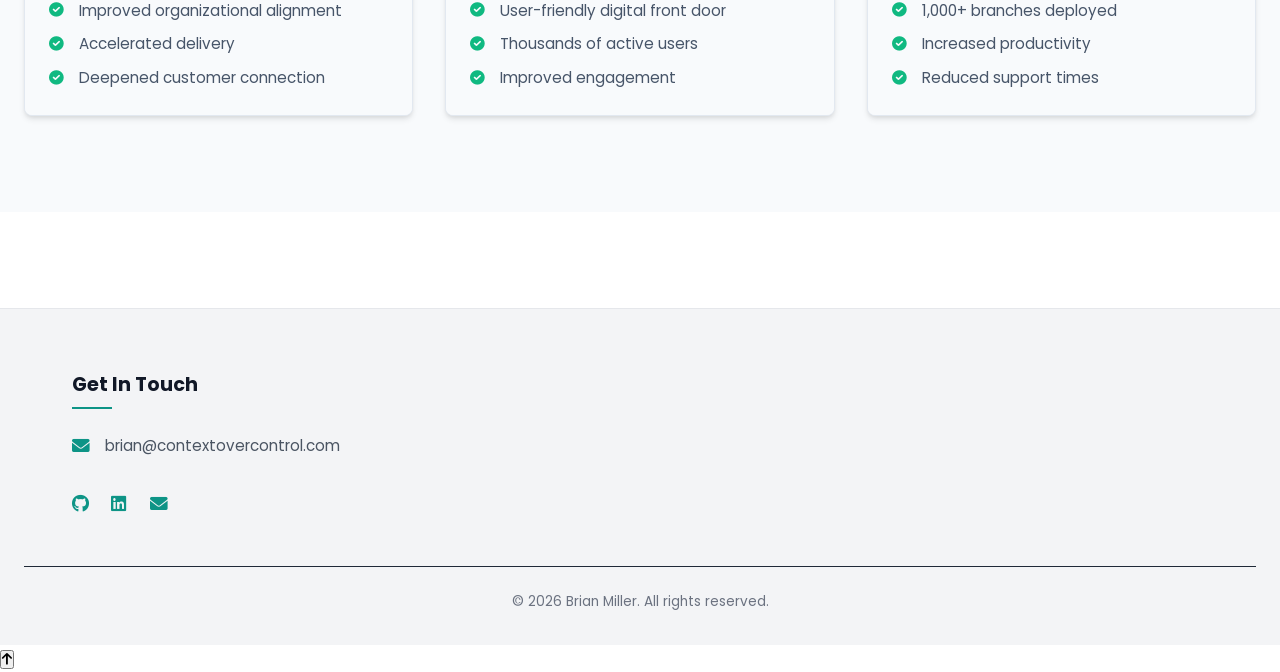
==== commit 6bc0e8d6: "Move Launch Hub to nav tab, remove from Featured Projects Co-Authored-By: Oz <oz-agent@warp.dev>" ====
--- a/index.html
+++ b/index.html
@@ -21,6 +21,7 @@
                     <li><a href="index.html" class="active">Home</a></li>
                     <li><a href="about.html">Why</a></li>
                     <li><a href="skills.html">Skills</a></li>
+                    <li><a href="launch-hub/" target="_blank" rel="noopener noreferrer">Demo Launch Hub</a></li>
                 </ul>
                 <div class="nav-actions">
                     <button class="hamburger" aria-label="Menu" aria-expanded="false">
@@ -116,25 +117,6 @@
                     </div>
                 </div>
 
-                <!-- Project 4 -->
-                <div class="project-card">
-                    <div class="project-icon">
-                        <i class="fas fa-rocket"></i>
-                    </div>
-                    <h3>ELD Compliance 2.0 Launch Hub</h3>
-                    <h4>End-to-End Product Launch Orchestration</h4>
-                    <p>Built and managed a comprehensive launch hub to coordinate a Tier-1 ELD compliance product release — spanning PRD, GTM plan, stakeholder sign-offs, launch readiness checklist, training materials, internal/external communications, and post-launch review.</p>
-                    <div class="project-impact">
-                        <span><i class="fas fa-check-circle"></i> Cross-functional alignment</span>
-                        <span><i class="fas fa-check-circle"></i> Structured launch process</span>
-                        <span><i class="fas fa-check-circle"></i> Full lifecycle documentation</span>
-                    </div>
-                    <div style="margin-top: 1rem;">
-                        <a href="launch-hub/" target="_blank" rel="noopener noreferrer" class="btn-about" style="display:inline-flex;font-size:0.85rem;padding:0.5rem 1rem;">
-                            View Launch Hub <i class="fas fa-arrow-right" style="margin-left:0.5rem;"></i>
-                        </a>
-                    </div>
-                </div>
             </div>
         </div>
     </section>
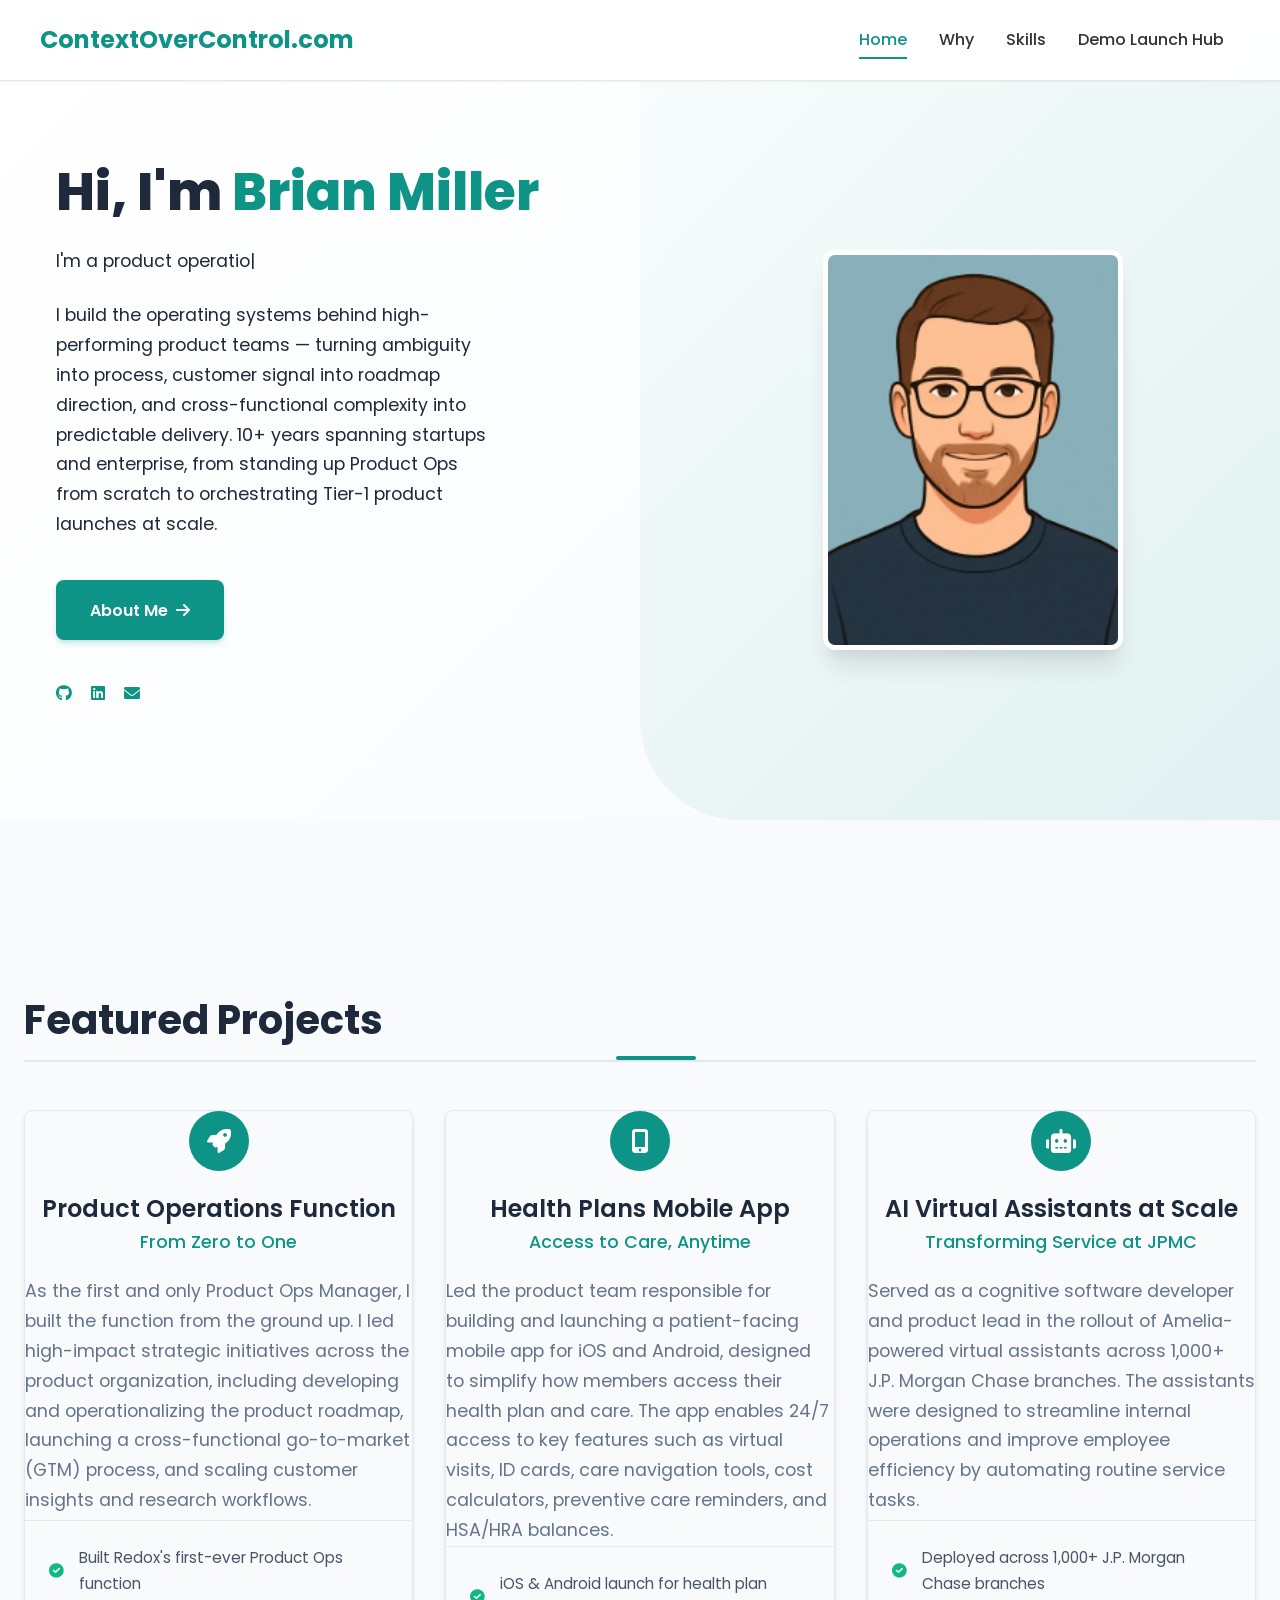
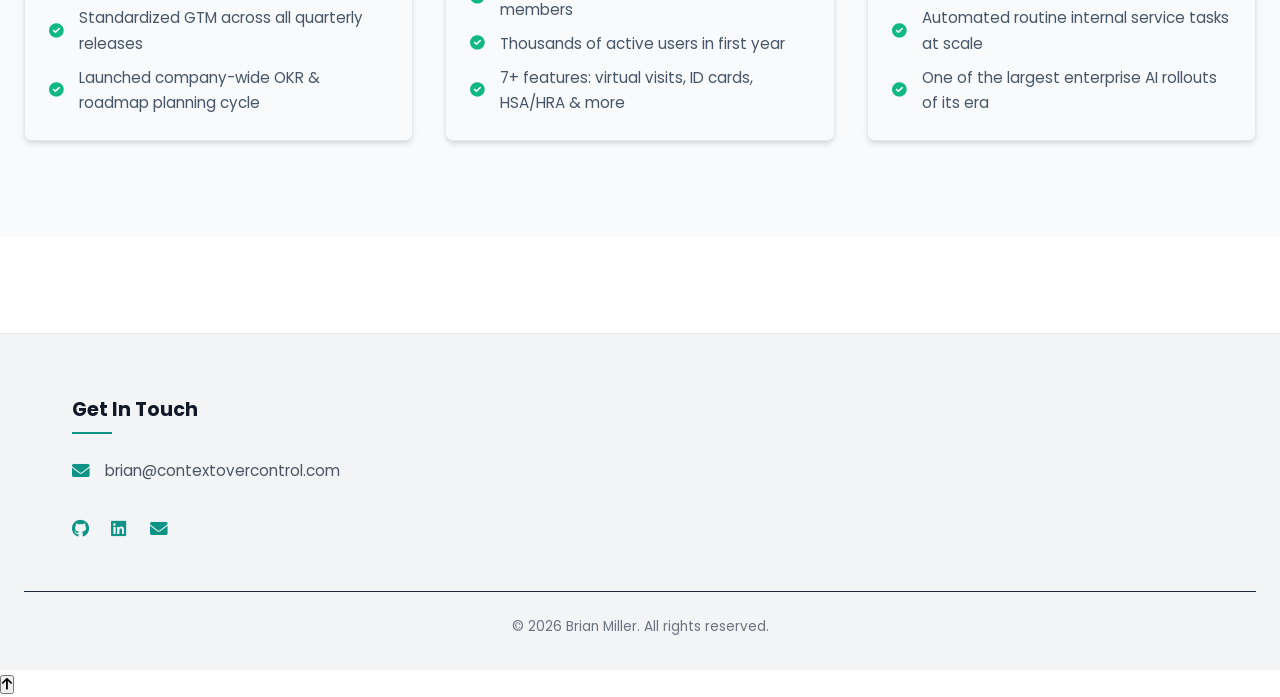
==== commit ae78c552: "Portfolio improvements: metrics, hero bio, Why page, typing animation, company context - Hero bio re" ====
--- a/index.html
+++ b/index.html
@@ -44,7 +44,7 @@
                     <div class="typing-text">
                         <p>I'm <span id="typing"></span><span class="cursor">|</span></p>
                     </div>
-                    <p class="hero-description">Strategic and results-driven Product Operations leader with 10+ years of experience aligning Product, Engineering, and GTM teams to accelerate delivery in both startup and enterprise environments. Deep expertise in agile methodologies and end-to-end product lifecycle management. Passionate about using data-driven insights and innovative solutions to improve execution and drive meaningful business outcomes.</p>
+                    <p class="hero-description">I build the operating systems behind high-performing product teams — turning ambiguity into process, customer signal into roadmap direction, and cross-functional complexity into predictable delivery. 10+ years spanning startups and enterprise, from standing up Product Ops from scratch to orchestrating Tier-1 product launches at scale.</p>
                     <div class="hero-buttons">
                         <a href="skills.html" class="btn-about">
                             About Me
@@ -81,9 +81,9 @@
                     <h4>From Zero to One</h4>
                     <p>As the first and only Product Ops Manager, I built the function from the ground up. I led high-impact strategic initiatives across the product organization, including developing and operationalizing the product roadmap, launching a cross-functional go-to-market (GTM) process, and scaling customer insights and research workflows.</p>
                     <div class="project-impact">
-                        <span><i class="fas fa-check-circle"></i> Improved organizational alignment</span>
-                        <span><i class="fas fa-check-circle"></i> Accelerated delivery</span>
-                        <span><i class="fas fa-check-circle"></i> Deepened customer connection</span>
+                        <span><i class="fas fa-check-circle"></i> Built Redox's first-ever Product Ops function</span>
+                        <span><i class="fas fa-check-circle"></i> Standardized GTM across all quarterly releases</span>
+                        <span><i class="fas fa-check-circle"></i> Launched company-wide OKR & roadmap planning cycle</span>
                     </div>
                 </div>
 
@@ -96,9 +96,9 @@
                     <h4>Access to Care, Anytime</h4>
                     <p>Led the product team responsible for building and launching a patient-facing mobile app for iOS and Android, designed to simplify how members access their health plan and care. The app enables 24/7 access to key features such as virtual visits, ID cards, care navigation tools, cost calculators, preventive care reminders, and HSA/HRA balances.</p>
                     <div class="project-impact">
-                        <span><i class="fas fa-check-circle"></i> User-friendly digital front door</span>
-                        <span><i class="fas fa-check-circle"></i> Thousands of active users</span>
-                        <span><i class="fas fa-check-circle"></i> Improved engagement</span>
+                        <span><i class="fas fa-check-circle"></i> iOS & Android launch for health plan members</span>
+                        <span><i class="fas fa-check-circle"></i> Thousands of active users in first year</span>
+                        <span><i class="fas fa-check-circle"></i> 7+ features: virtual visits, ID cards, HSA/HRA & more</span>
                     </div>
                 </div>
 
@@ -111,9 +111,9 @@
                     <h4>Transforming Service at JPMC</h4>
                     <p>Served as a cognitive software developer and product lead in the rollout of Amelia-powered virtual assistants across 1,000+ J.P. Morgan Chase branches. The assistants were designed to streamline internal operations and improve employee efficiency by automating routine service tasks.</p>
                     <div class="project-impact">
-                        <span><i class="fas fa-check-circle"></i> 1,000+ branches deployed</span>
-                        <span><i class="fas fa-check-circle"></i> Increased productivity</span>
-                        <span><i class="fas fa-check-circle"></i> Reduced support times</span>
+                        <span><i class="fas fa-check-circle"></i> Deployed across 1,000+ J.P. Morgan Chase branches</span>
+                        <span><i class="fas fa-check-circle"></i> Automated routine internal service tasks at scale</span>
+                        <span><i class="fas fa-check-circle"></i> One of the largest enterprise AI rollouts of its era</span>
                     </div>
                 </div>
 
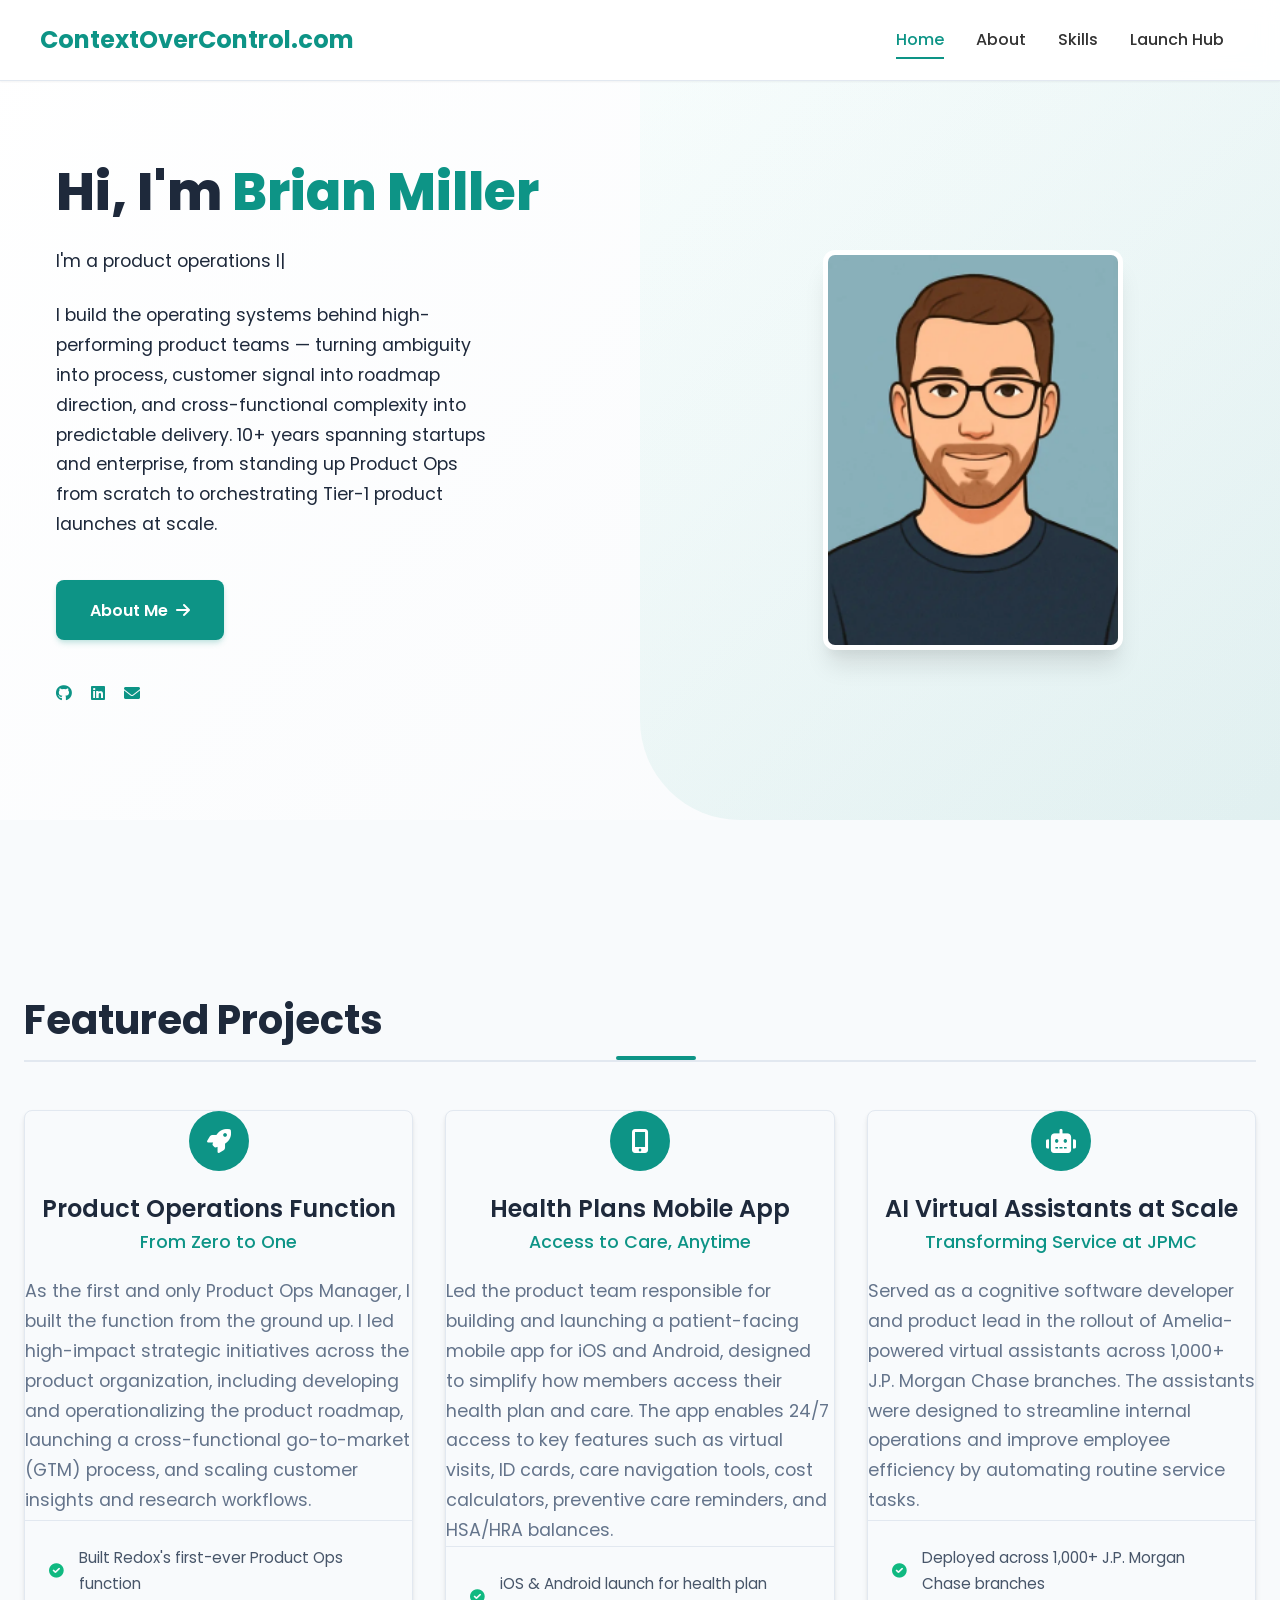
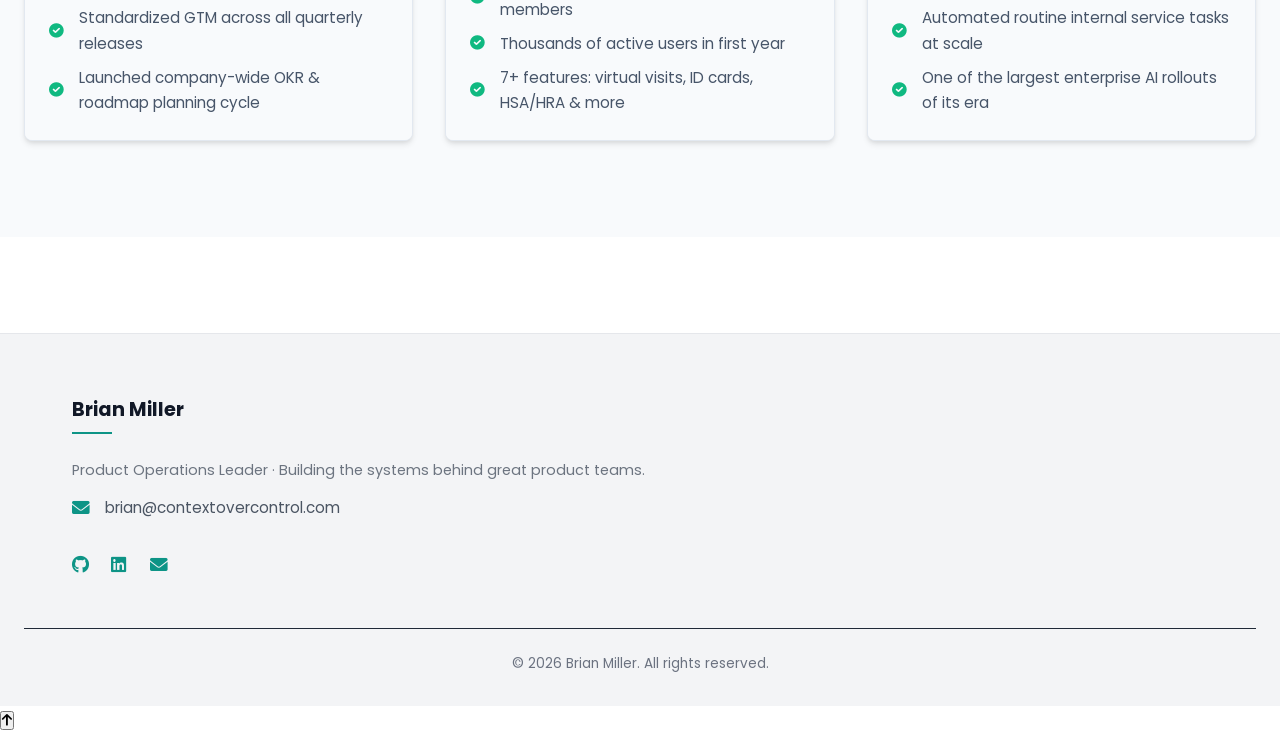
==== commit ab9e7a98: "Nav, footer, photo, and skill tag improvements - Renamed 'Why' nav label to 'About' across all pages" ====
--- a/index.html
+++ b/index.html
@@ -19,9 +19,9 @@
                 <a href="index.html" class="logo">ContextOverControl.com</a>
                 <ul class="nav-links">
                     <li><a href="index.html" class="active">Home</a></li>
-                    <li><a href="about.html">Why</a></li>
+                    <li><a href="about.html">About</a></li>
                     <li><a href="skills.html">Skills</a></li>
-                    <li><a href="launch-hub/" target="_blank" rel="noopener noreferrer">Demo Launch Hub</a></li>
+                    <li><a href="launch-hub/" target="_blank" rel="noopener noreferrer">Launch Hub</a></li>
                 </ul>
                 <div class="nav-actions">
                     <button class="hamburger" aria-label="Menu" aria-expanded="false">
@@ -59,7 +59,7 @@
                 </div>
                 <div class="hero-image">
                     <div class="avatar-container floating">
-                        <img src="images/Screenshot 2025-06-01 at 8.47.59 PM.png" alt="Brian Miller" class="avatar">
+                        <img src="images/brian-miller.png" alt="Brian Miller" class="avatar">
                     </div>
                 </div>
             </div>
@@ -126,7 +126,8 @@
         <div class="container">
             <div class="footer-content">
                 <div class="footer-contact">
-                    <h4>Get In Touch</h4>
+                    <h4>Brian Miller</h4>
+                    <p style="font-size:0.9rem;opacity:0.8;margin-bottom:0.75rem;">Product Operations Leader &middot; Building the systems behind great product teams.</p>
                     <p><i class="fas fa-envelope"></i> brian@contextovercontrol.com</p>
                     <div class="social-links">
                         <a href="https://github.com/brian-miller-r" target="_blank" rel="noopener noreferrer" aria-label="GitHub"><i class="fab fa-github"></i></a>
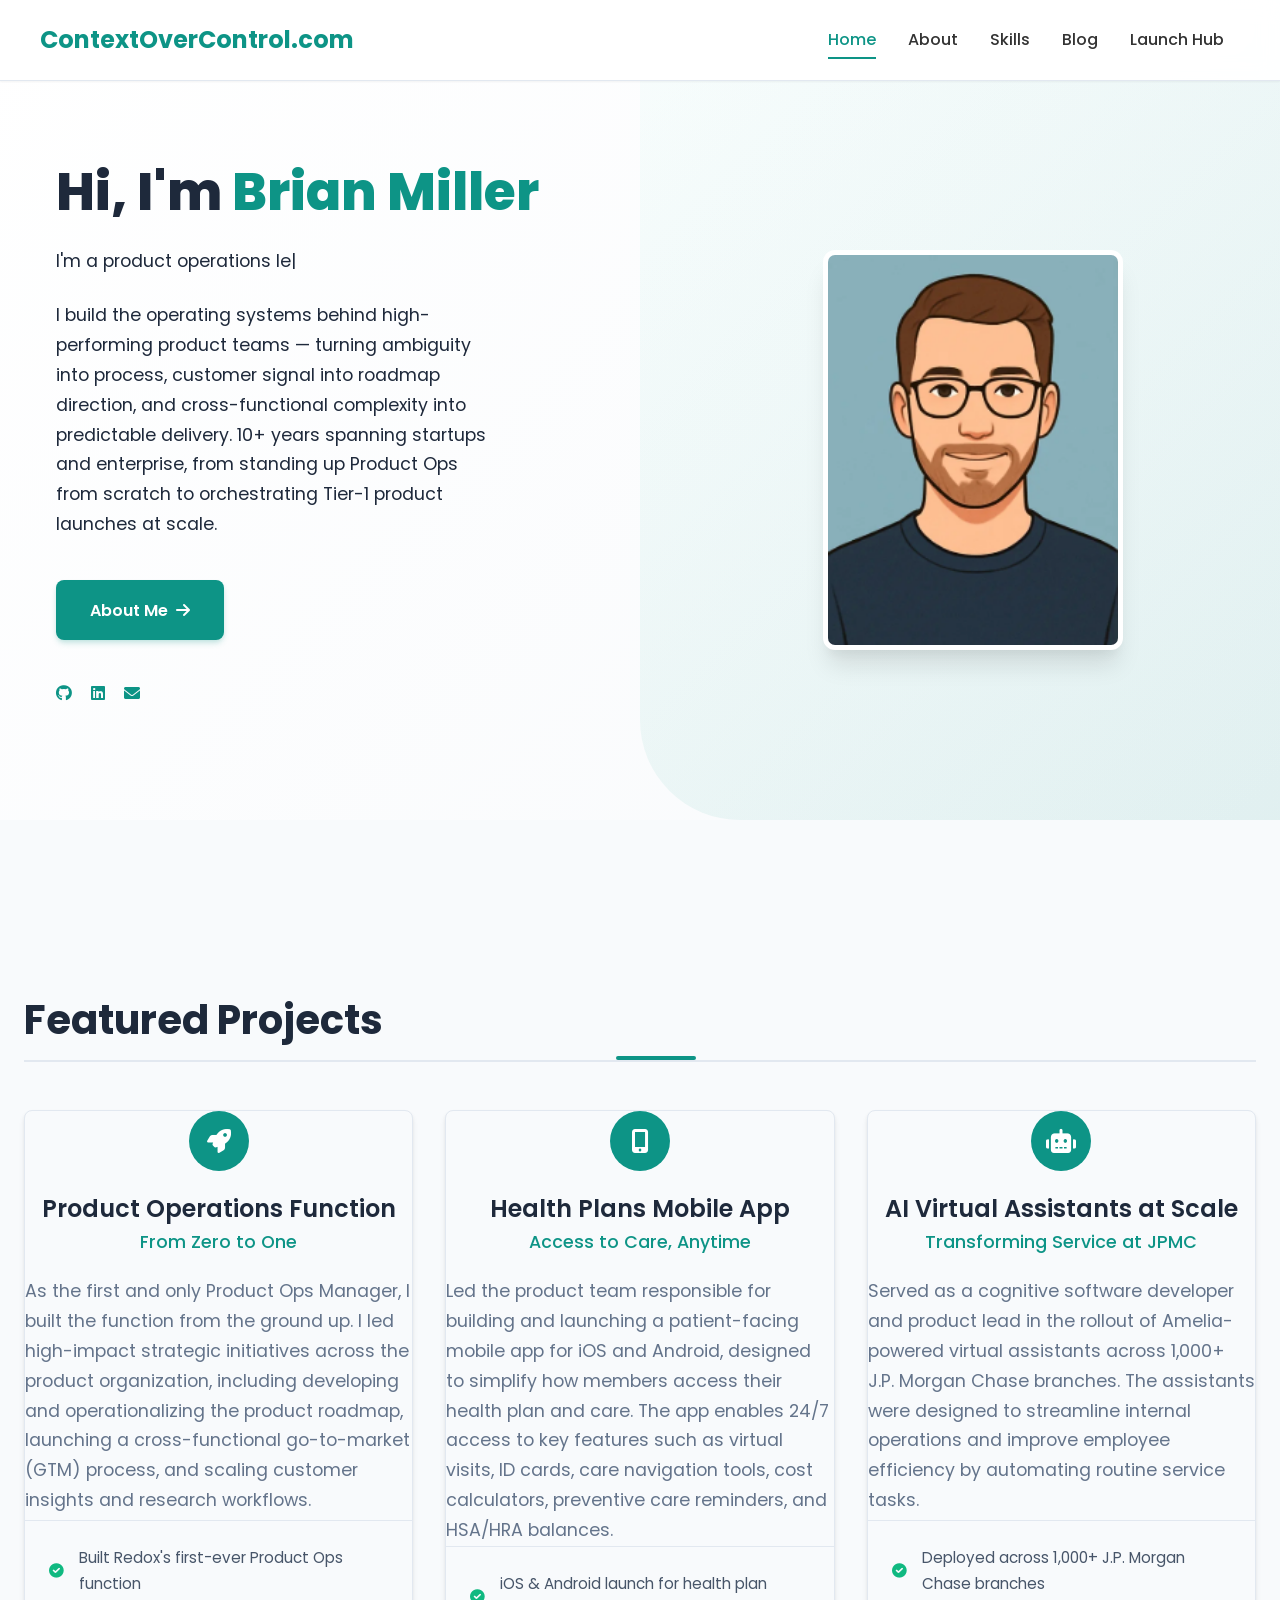
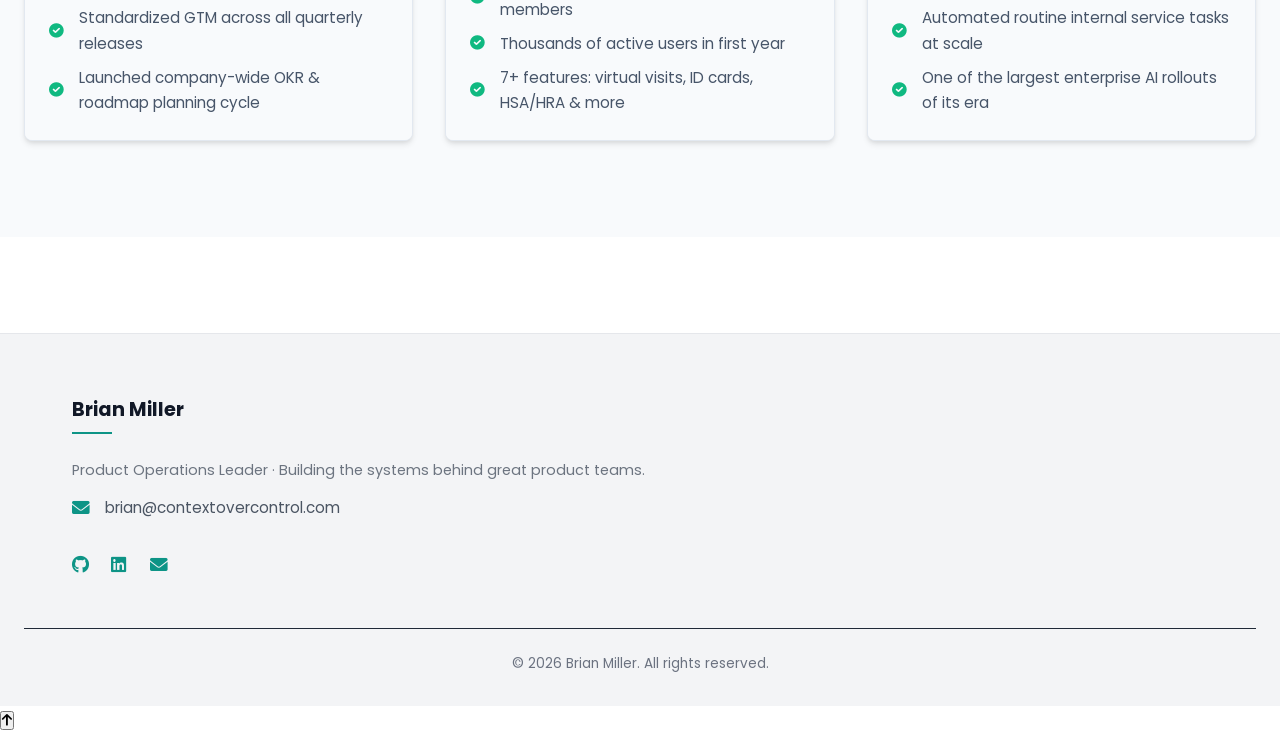
==== commit a843f358: "Add Blog section with two posts from LinkedIn - blog.html: index page with post cards - blog/sabbati" ====
--- a/index.html
+++ b/index.html
@@ -21,6 +21,7 @@
                     <li><a href="index.html" class="active">Home</a></li>
                     <li><a href="about.html">About</a></li>
                     <li><a href="skills.html">Skills</a></li>
+                    <li><a href="blog.html">Blog</a></li>
                     <li><a href="launch-hub/" target="_blank" rel="noopener noreferrer">Launch Hub</a></li>
                 </ul>
                 <div class="nav-actions">
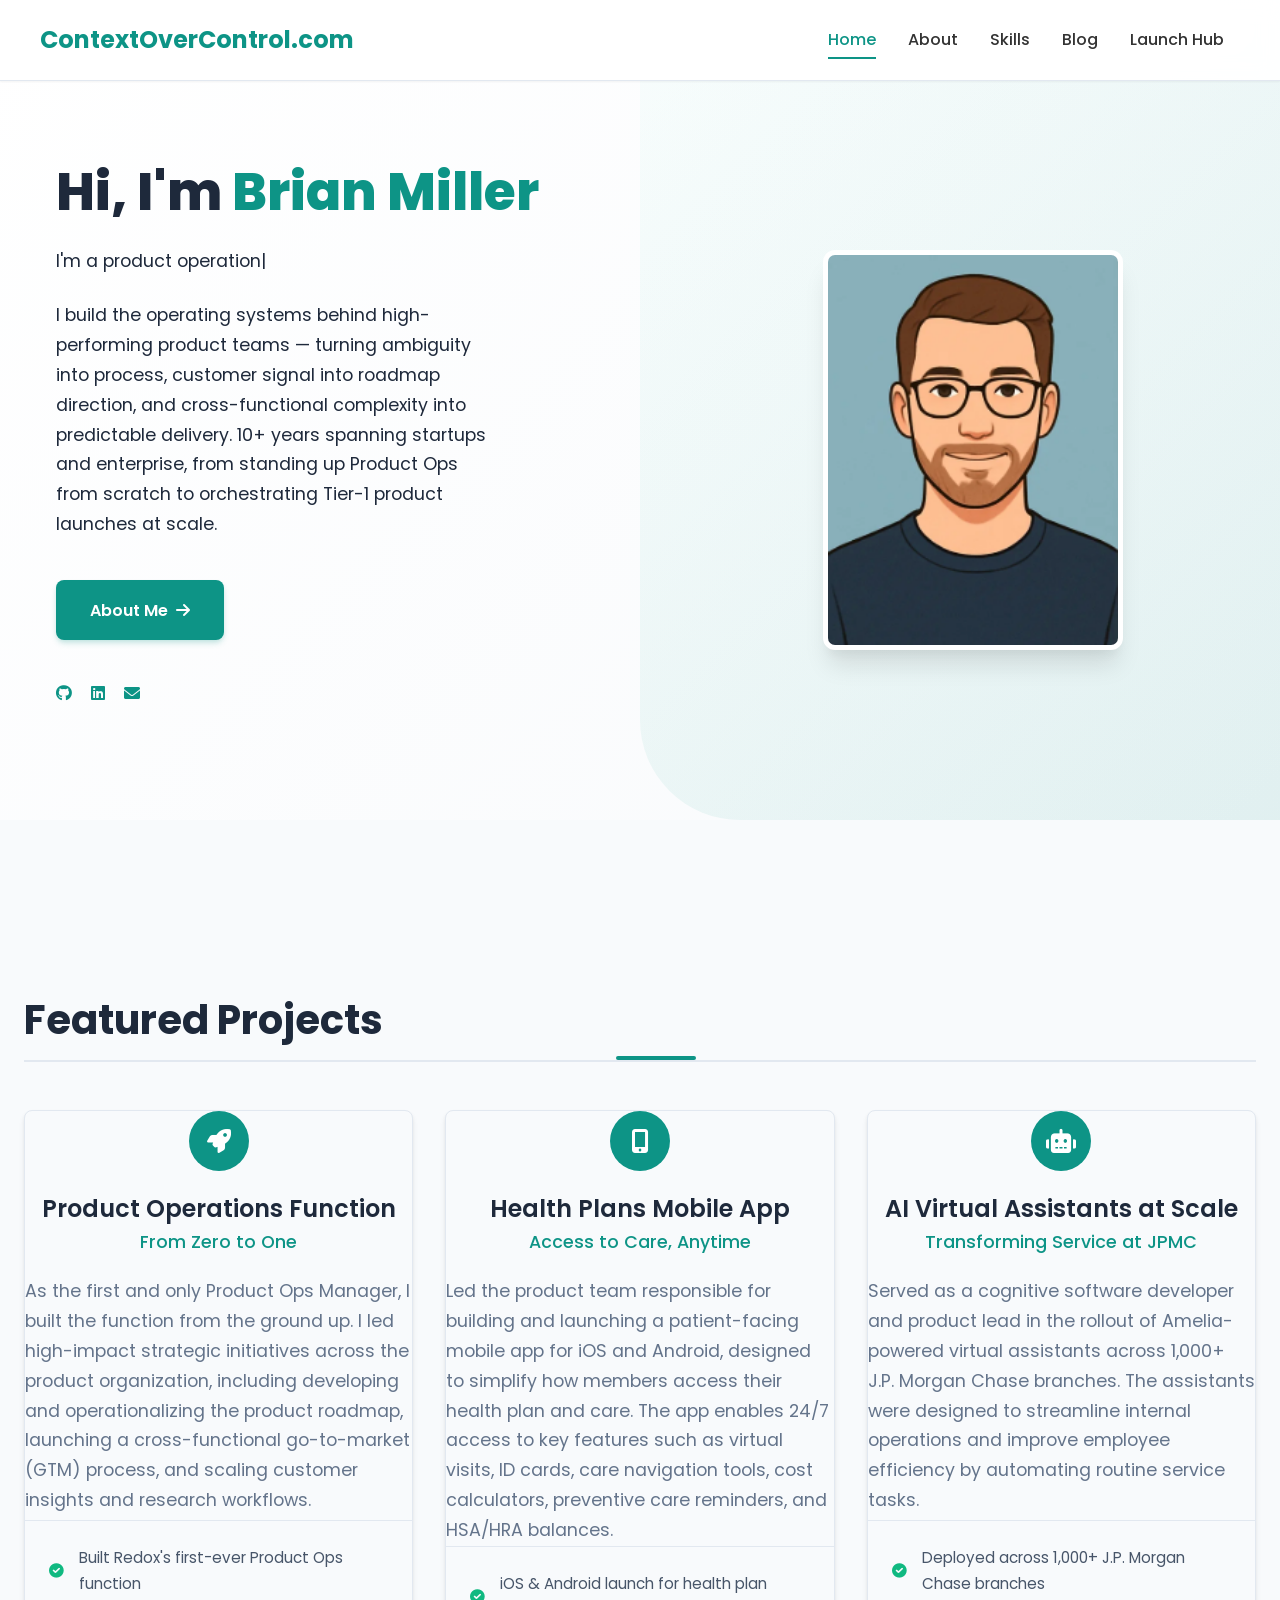
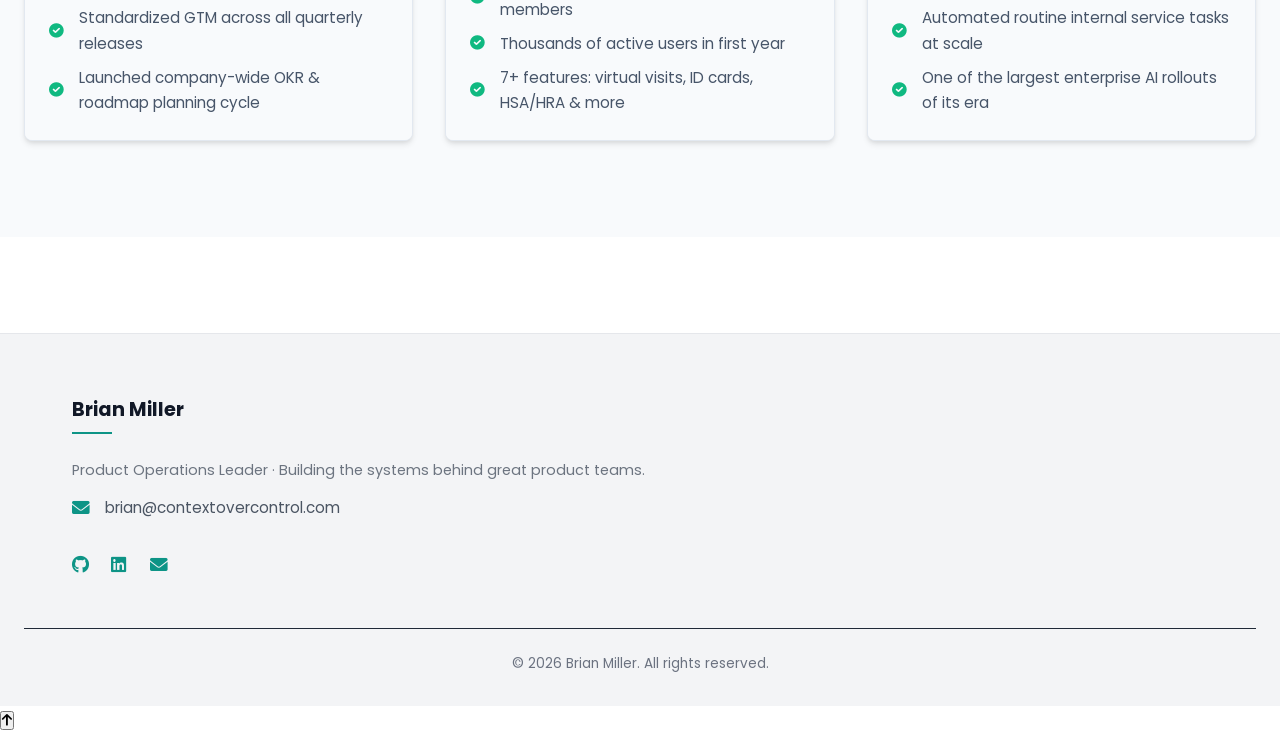
==== commit 71f2b102: "Add favicon — teal C on rounded square, applied to all pages Co-Authored-By: Oz <oz-agent@warp.dev>" ====
--- a/index.html
+++ b/index.html
@@ -4,6 +4,8 @@
     <meta charset="UTF-8">
     <meta name="viewport" content="width=device-width, initial-scale=1.0">
     <title>Brian Miller | Product Leader</title>
+    <link rel="icon" type="image/svg+xml" href="favicon.svg">
+
     <meta name="description" content="Brian Miller - Strategic Product Operations leader with expertise in aligning cross-functional teams and driving product strategy in startup and enterprise environments.">
     <link rel="preconnect" href="https://fonts.googleapis.com">
     <link rel="preconnect" href="https://fonts.gstatic.com" crossorigin>
